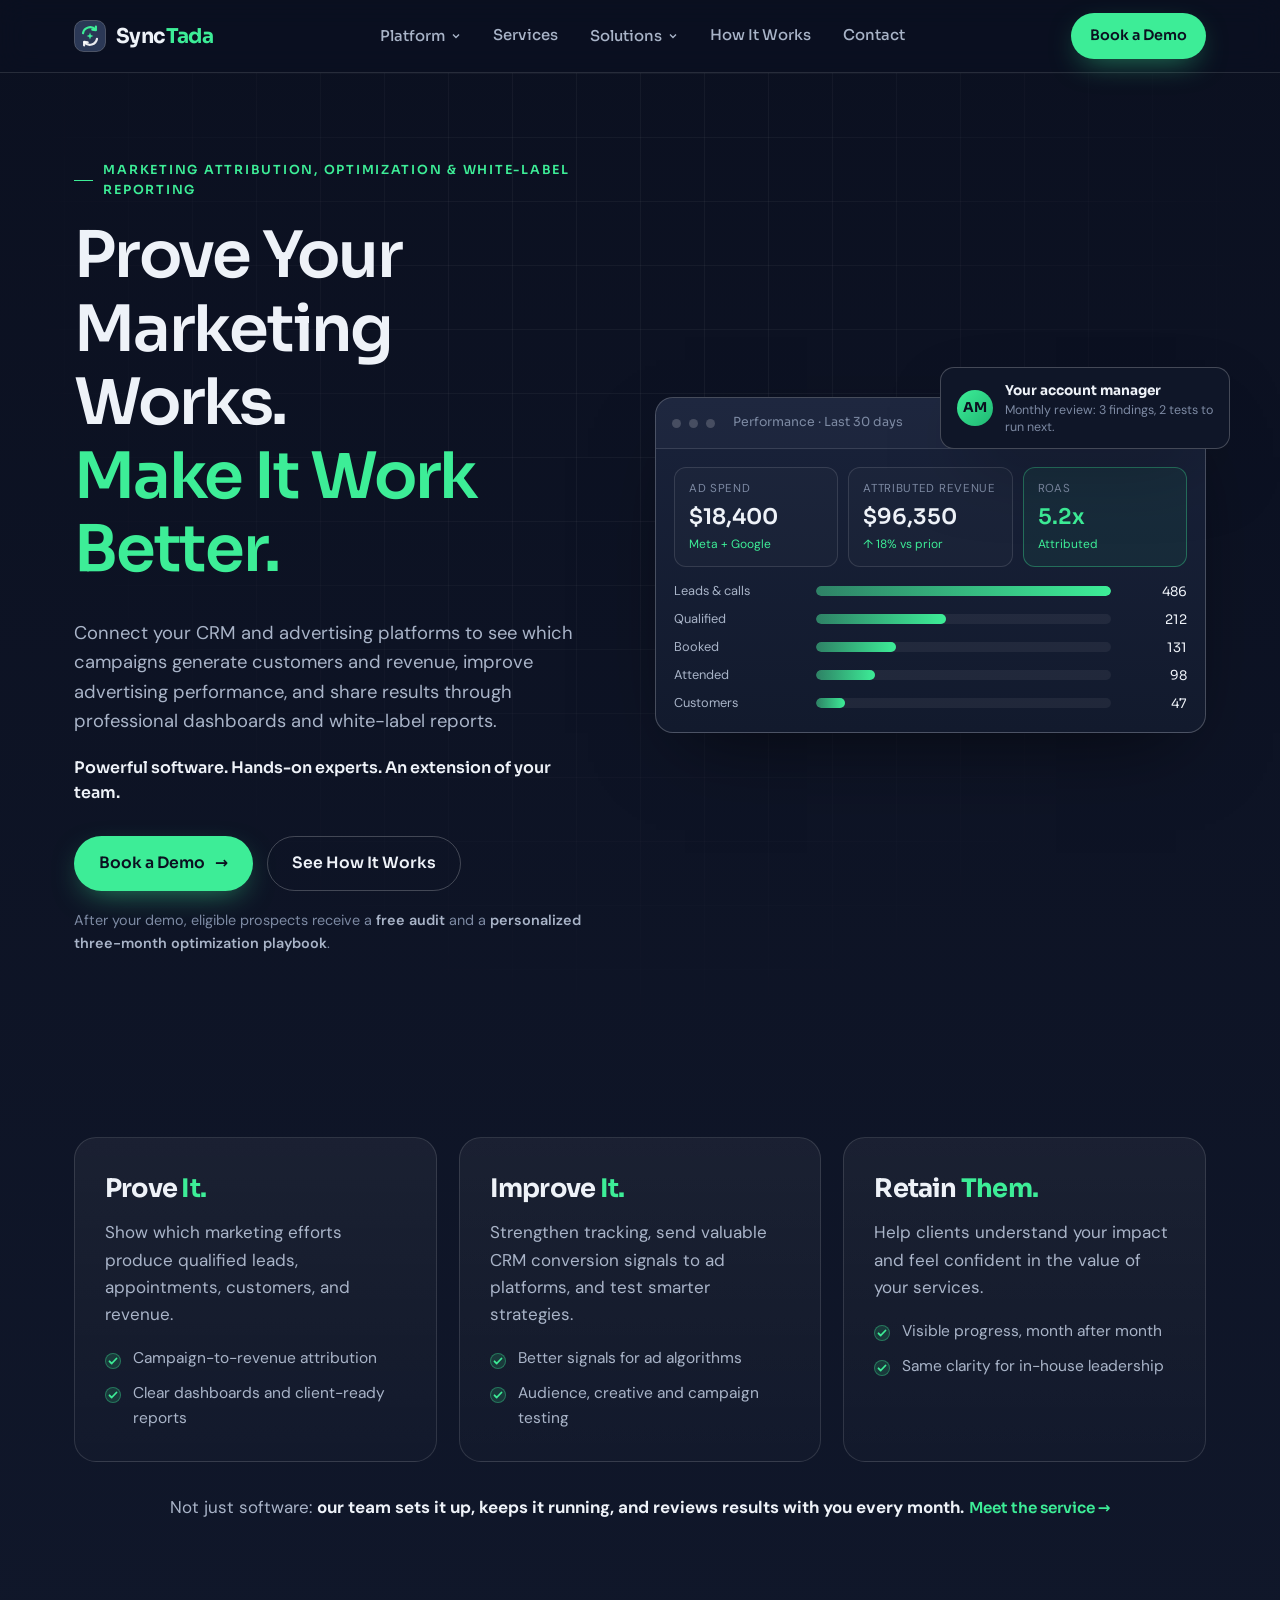
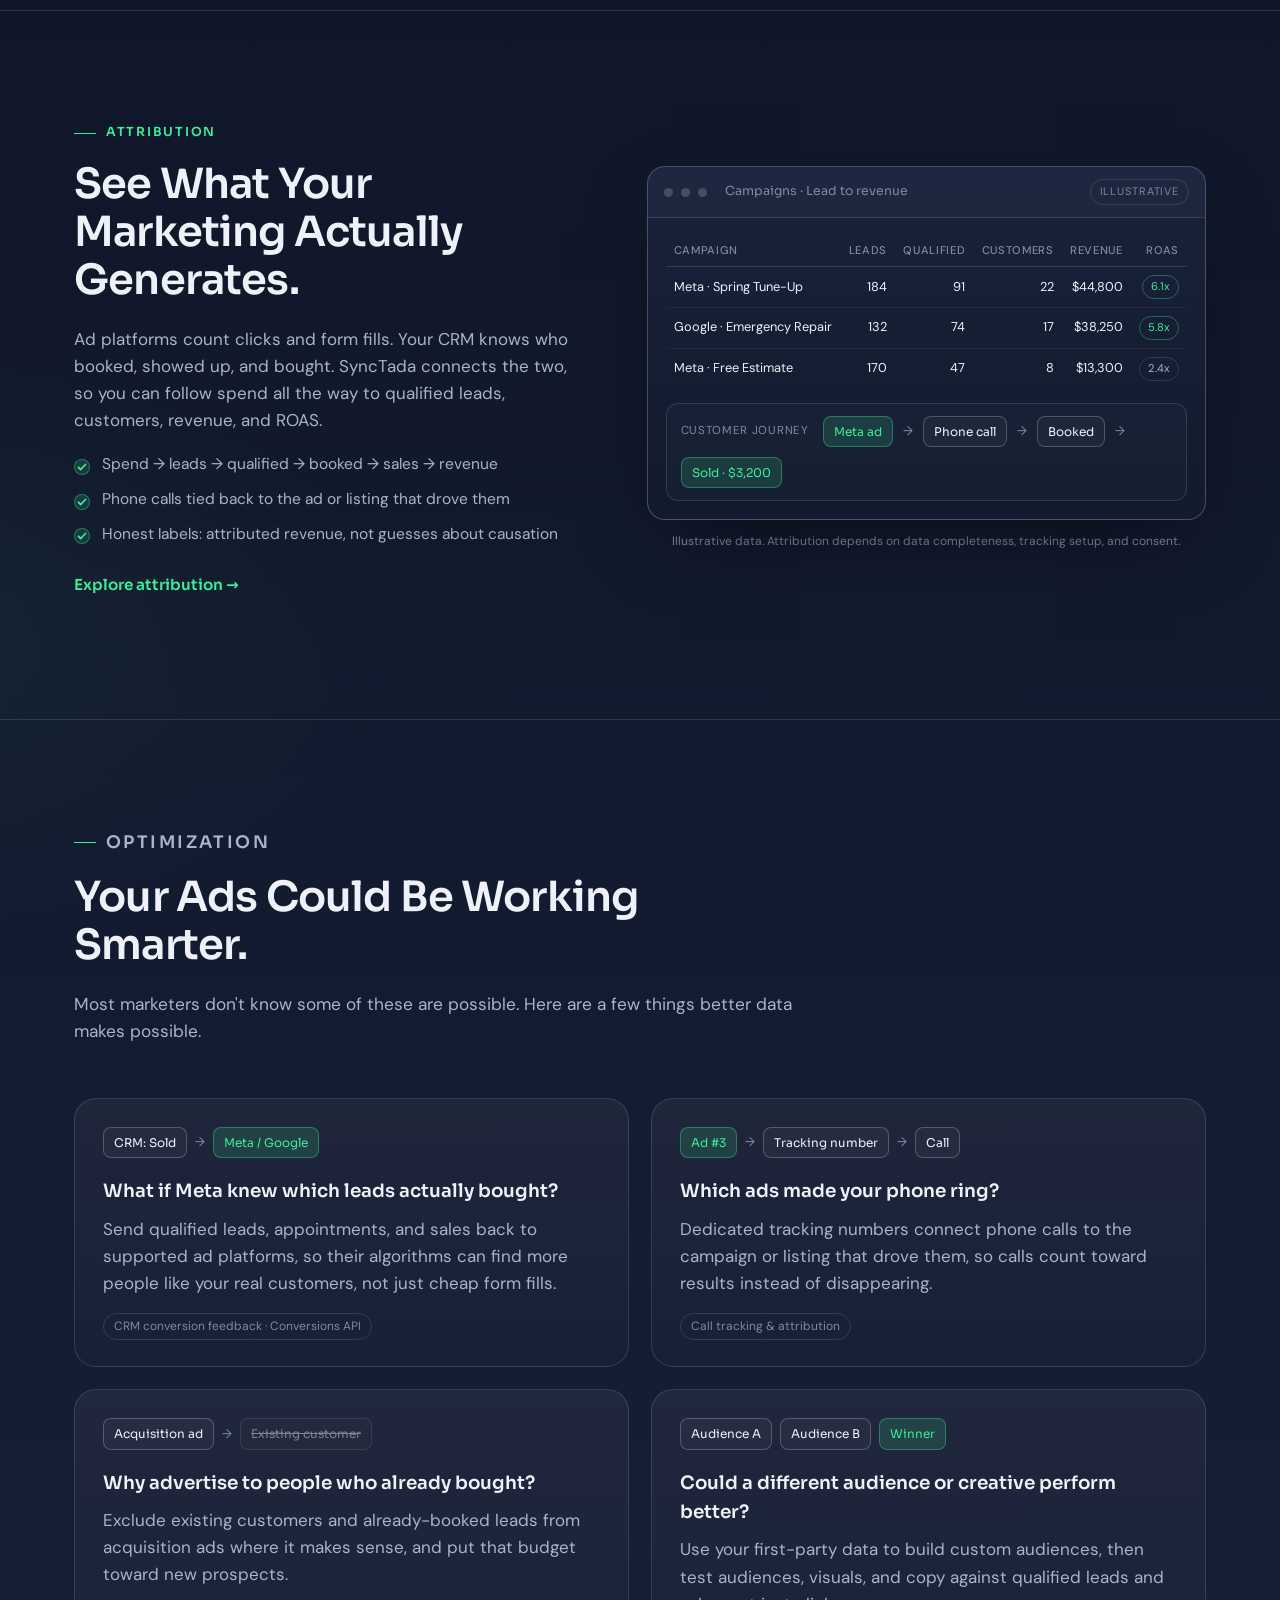
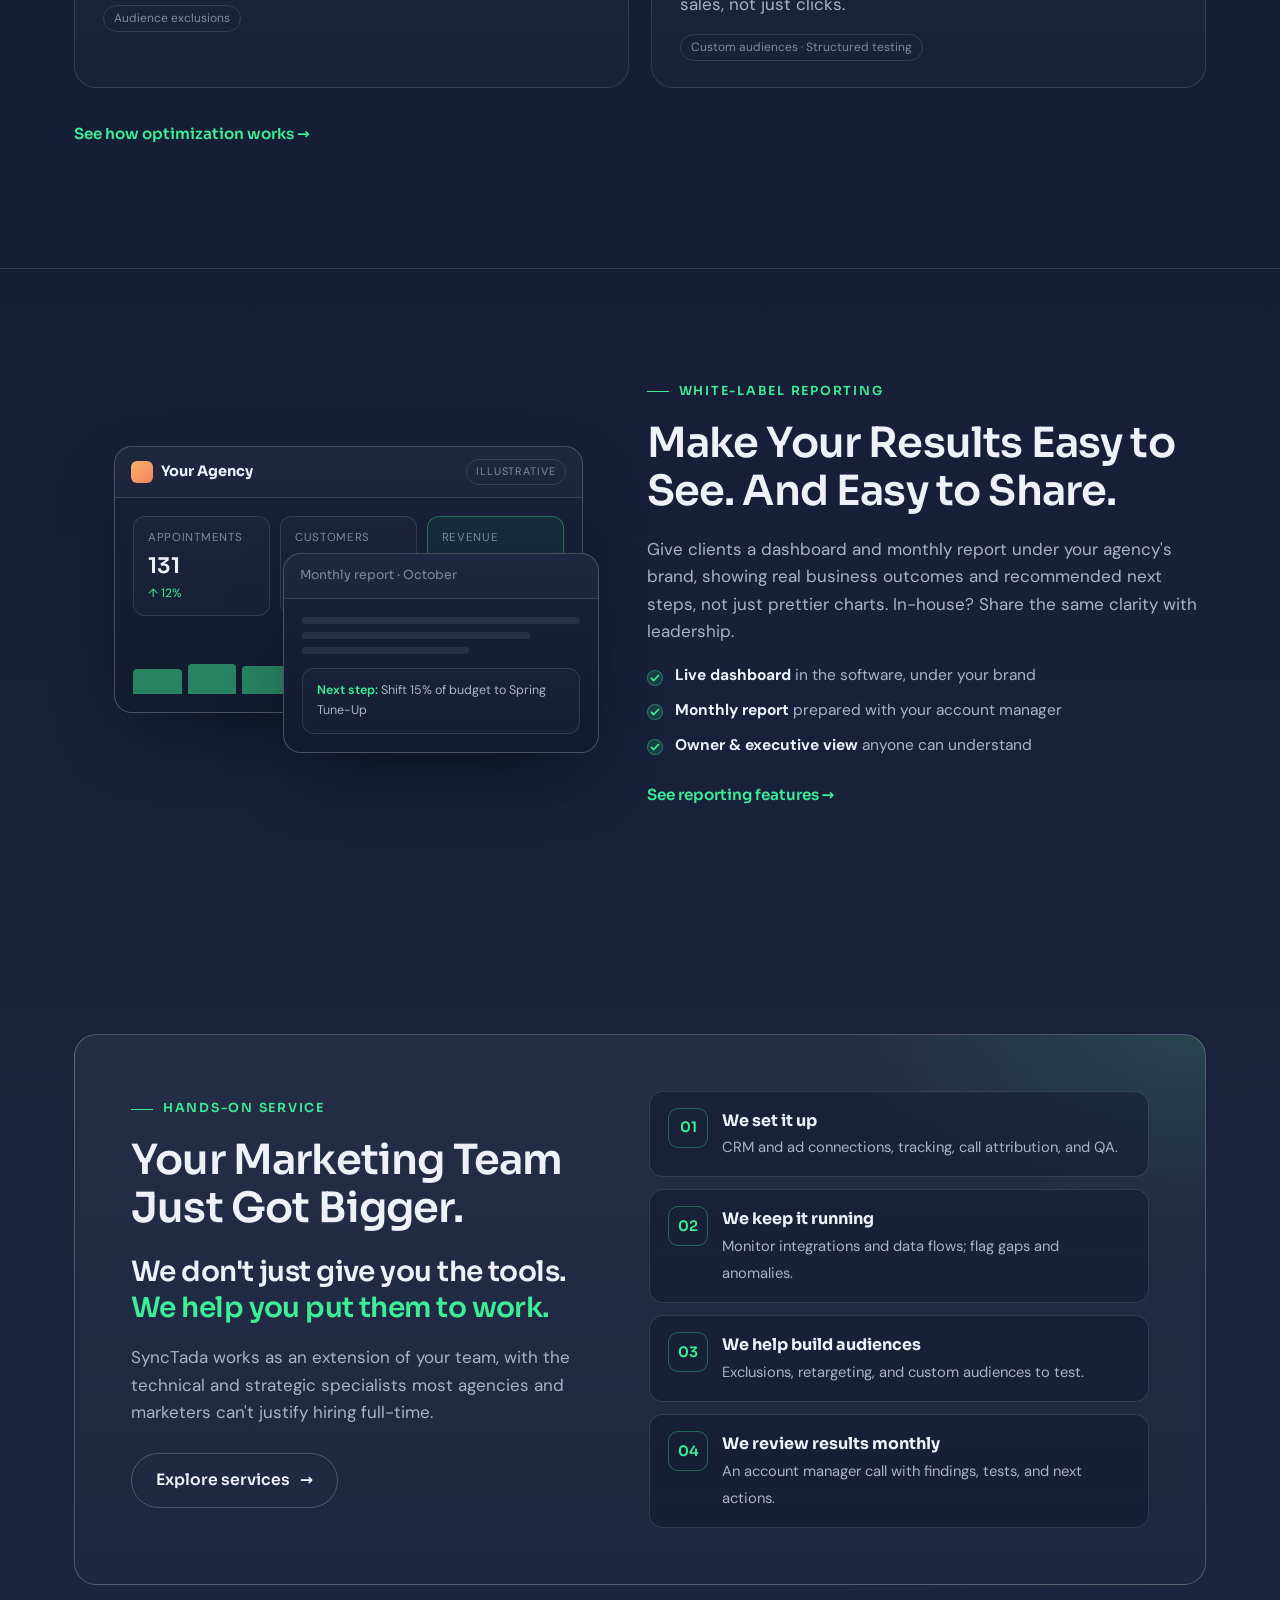
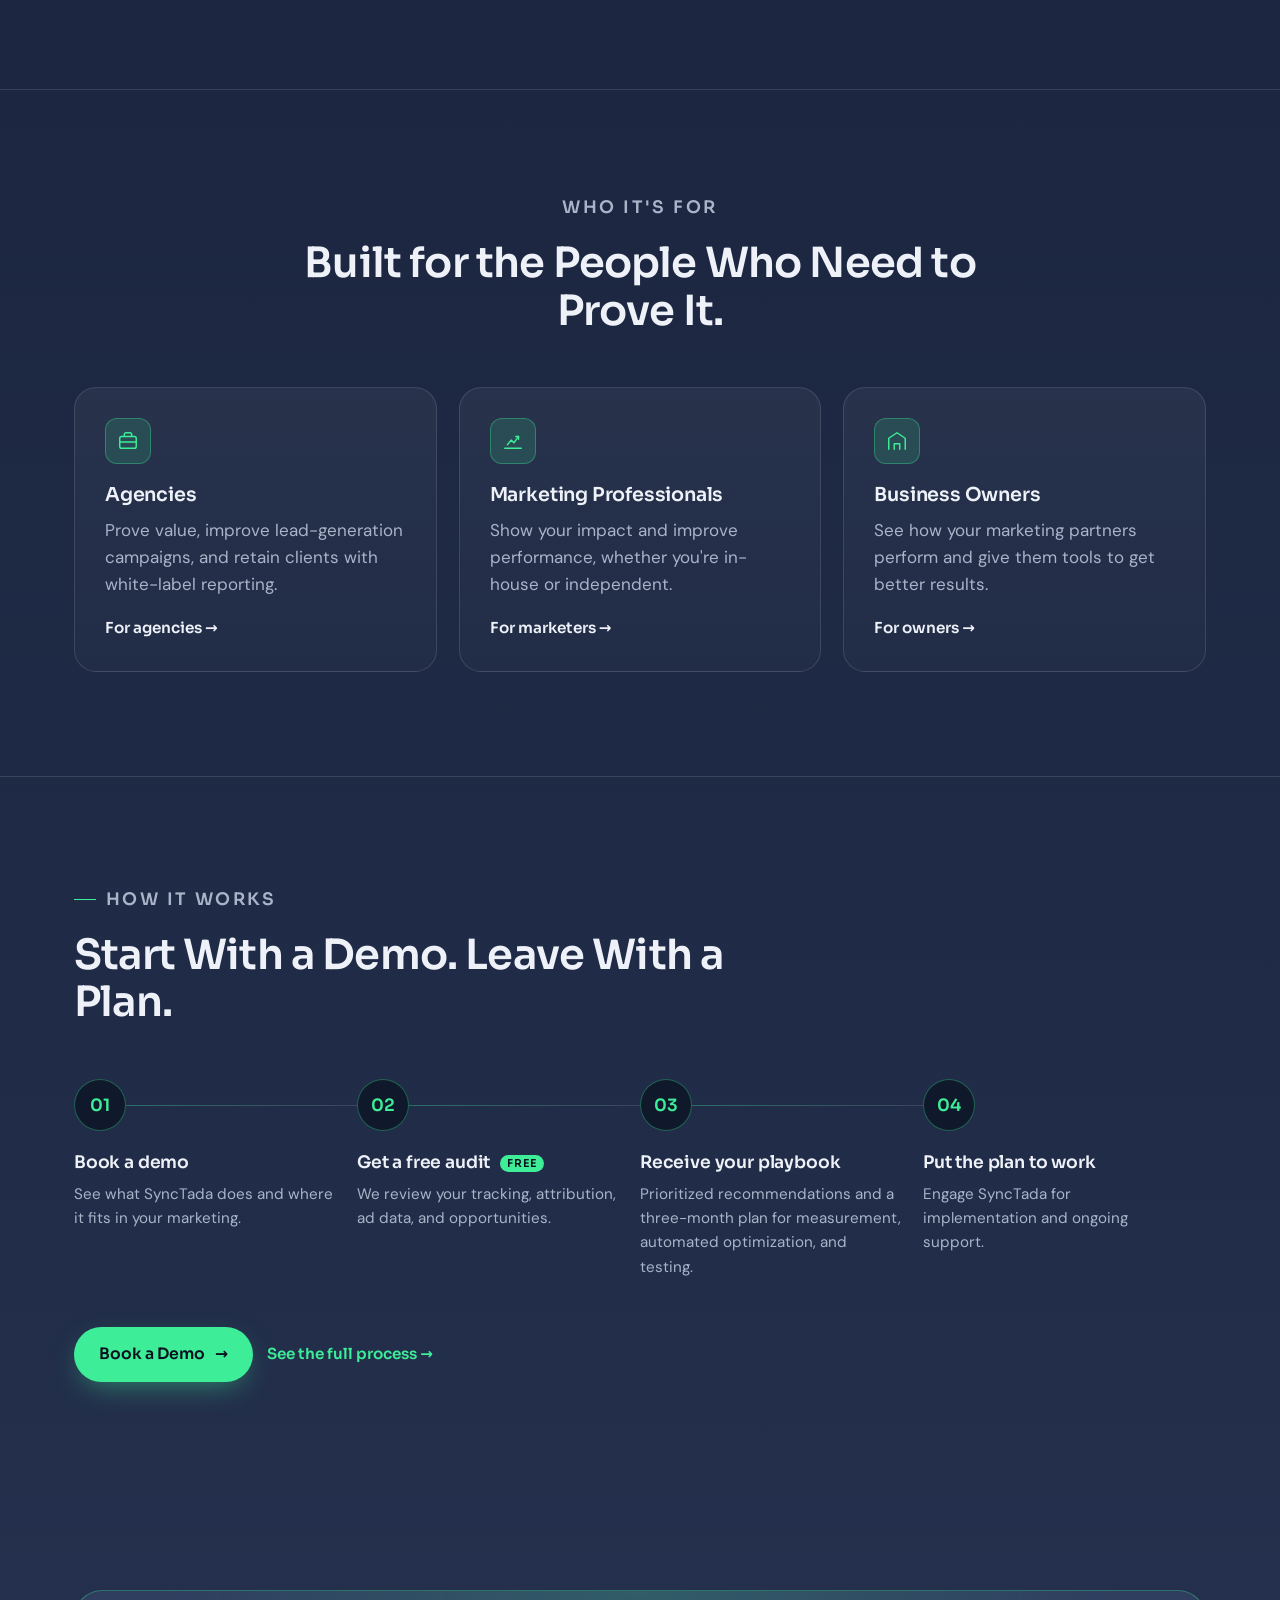
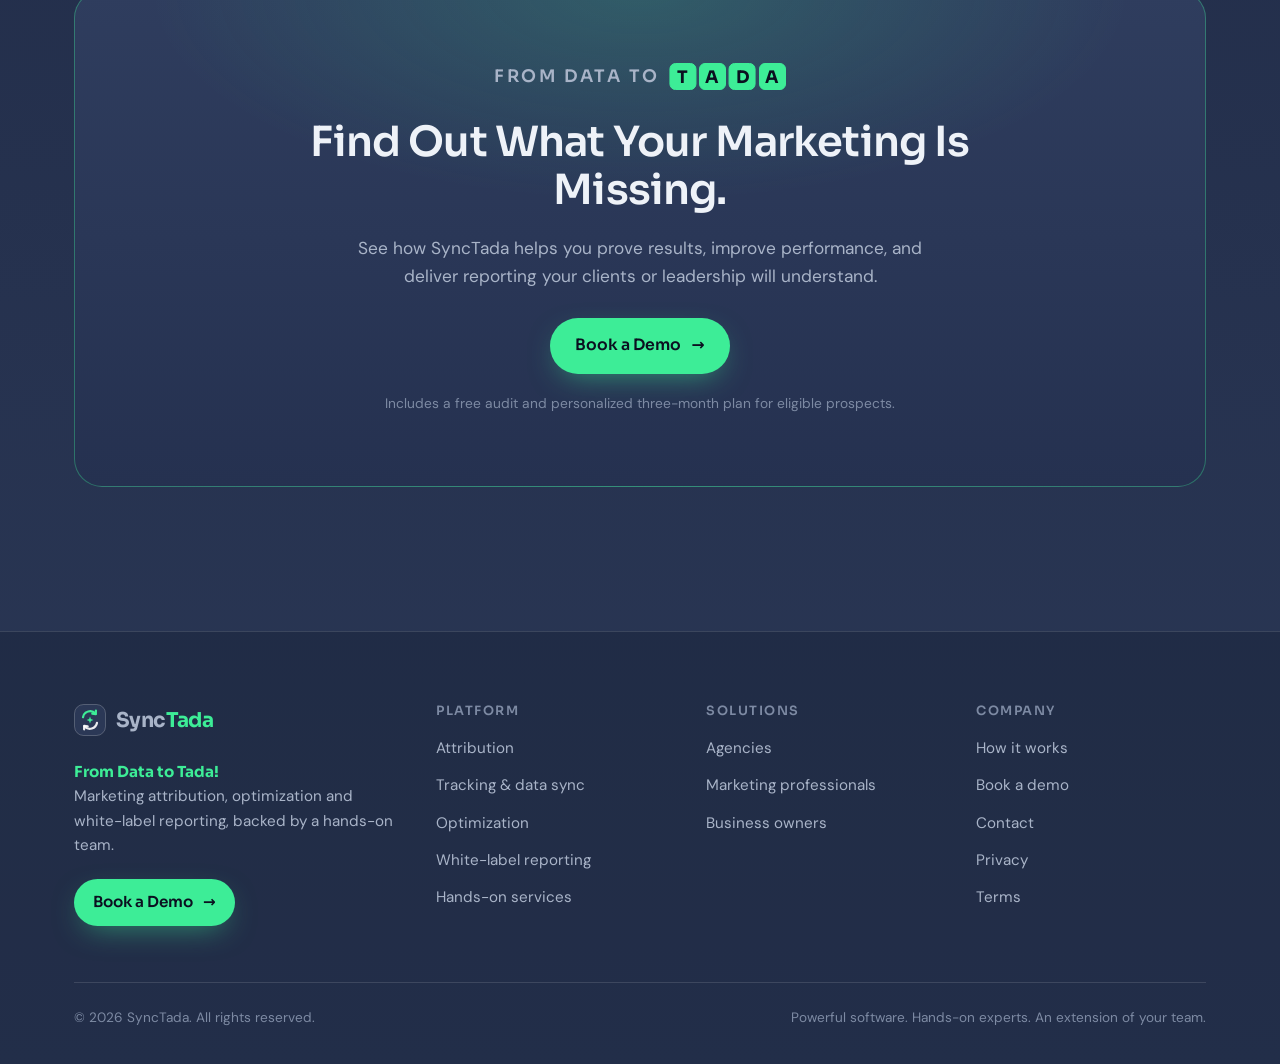
==== index.html @ cff49d92 "Initial SyncTada marketing site Homepage, platform, services, three solutions pages, how it works, b" ====
<!DOCTYPE html>
<html lang="en" class="no-js">
<head>
  <meta charset="utf-8">
  <meta name="viewport" content="width=device-width, initial-scale=1">
  <title>SyncTada | Prove Your Marketing Works. Make It Work Better.</title>
  <meta name="description" content="SyncTada connects your CRM and ad platforms to show which campaigns generate customers and revenue, improve ad performance, and share results through white-label reports. Software plus a hands-on team.">
  <link rel="canonical" href="https://synctada.com/">
  <meta property="og:title" content="SyncTada | From Data to Tada!">
  <meta property="og:description" content="Prove your marketing works. Make it work better. Attribution, optimization and white-label reporting, backed by a hands-on team.">
  <meta property="og:url" content="https://synctada.com/">
  <meta property="og:type" content="website">
  <meta name="theme-color" content="#0B1020">
  <link rel="icon" href="/assets/img/favicon.svg" type="image/svg+xml">
  <link rel="preconnect" href="https://fonts.googleapis.com">
  <link rel="preconnect" href="https://fonts.gstatic.com" crossorigin>
  <link href="https://fonts.googleapis.com/css2?family=DM+Sans:opsz,wght@9..40,400;9..40,500;9..40,600&family=Sora:wght@500;600;700&display=swap" rel="stylesheet">
  <link rel="stylesheet" href="/assets/css/styles.css">
</head>
<body data-section="home">
  <header id="site-header" class="site-header"></header>

  <main id="main">

    <!-- 1. HERO -->
    <section class="hero">
      <div class="container hero-grid">
        <div>
          <p class="eyebrow">Marketing Attribution, Optimization &amp; White-Label Reporting</p>
          <h1>Prove Your Marketing Works. <span class="line-mint">Make It Work Better.</span></h1>
          <p class="hero-lede">Connect your CRM and advertising platforms to see which campaigns generate customers and revenue, improve advertising performance, and share results through professional dashboards and white-label reports.</p>
          <p class="hero-diff">Powerful software. Hands-on experts. An extension of your team.</p>
          <div class="btn-row">
            <a class="btn btn-primary" href="/book-demo/">Book a Demo <span class="arrow" aria-hidden="true">&rarr;</span></a>
            <a class="btn btn-ghost" href="/how-it-works/">See How It Works</a>
          </div>
          <p class="hero-note">After your demo, eligible prospects receive a <strong>free audit</strong> and a <strong>personalized three-month optimization playbook</strong>.</p>
        </div>

        <div class="hero-visual reveal">
          <div class="mock" role="img" aria-label="Illustrative SyncTada dashboard showing ad spend, attributed revenue, ROAS and a lead-to-sale funnel">
            <div class="mock-bar">
              <span class="mock-dot"></span><span class="mock-dot"></span><span class="mock-dot"></span>
              <span class="mock-title">Performance · Last 30 days</span>
              <span class="mock-tag">Illustrative</span>
            </div>
            <div class="mock-body">
              <div class="kpis">
                <div class="kpi"><div class="label">Ad spend</div><div class="value">$18,400</div><div class="delta">Meta + Google</div></div>
                <div class="kpi"><div class="label">Attributed revenue</div><div class="value">$96,350</div><div class="delta">&uarr; 18% vs prior</div></div>
                <div class="kpi hl"><div class="label">ROAS</div><div class="value">5.2x</div><div class="delta">Attributed</div></div>
              </div>
              <div class="funnel">
                <div class="funnel-row"><span class="f-label">Leads &amp; calls</span><div class="f-track"><div class="f-fill" data-w="100"></div></div><span class="f-num">486</span></div>
                <div class="funnel-row"><span class="f-label">Qualified</span><div class="f-track"><div class="f-fill" data-w="44"></div></div><span class="f-num">212</span></div>
                <div class="funnel-row"><span class="f-label">Booked</span><div class="f-track"><div class="f-fill" data-w="27"></div></div><span class="f-num">131</span></div>
                <div class="funnel-row"><span class="f-label">Attended</span><div class="f-track"><div class="f-fill" data-w="20"></div></div><span class="f-num">98</span></div>
                <div class="funnel-row"><span class="f-label">Customers</span><div class="f-track"><div class="f-fill" data-w="10"></div></div><span class="f-num">47</span></div>
              </div>
            </div>
          </div>
          <div class="service-chip">
            <div class="avatar" aria-hidden="true">AM</div>
            <div><strong>Your account manager</strong><span>Monthly review: 3 findings, 2 tests to run next.</span></div>
          </div>
        </div>
      </div>
    </section>

    <!-- 2. PROVE / IMPROVE / RETAIN -->
    <section class="section section--tight">
      <div class="container">
        <div class="grid grid-3">
          <article class="card benefit-card reveal">
            <div class="kicker">Prove <span>It.</span></div>
            <p>Show which marketing efforts produce qualified leads, appointments, customers, and revenue.</p>
            <ul class="ticks">
              <li>Campaign-to-revenue attribution</li>
              <li>Clear dashboards and client-ready reports</li>
            </ul>
          </article>
          <article class="card benefit-card reveal">
            <div class="kicker">Improve <span>It.</span></div>
            <p>Strengthen tracking, send valuable CRM conversion signals to ad platforms, and test smarter strategies.</p>
            <ul class="ticks">
              <li>Better signals for ad algorithms</li>
              <li>Audience, creative and campaign testing</li>
            </ul>
          </article>
          <article class="card benefit-card reveal">
            <div class="kicker">Retain <span>Them.</span></div>
            <p>Help clients understand your impact and feel confident in the value of your services.</p>
            <ul class="ticks">
              <li>Visible progress, month after month</li>
              <li>Same clarity for in-house leadership</li>
            </ul>
          </article>
        </div>
        <p class="center muted" style="margin-top:32px">Not just software: <strong style="color:var(--text)">our team sets it up, keeps it running, and reviews results with you every month.</strong> <a class="text-link" href="/services/">Meet the service &rarr;</a></p>
      </div>
    </section>

    <!-- 3. SEE WHAT DRIVES REVENUE -->
    <section class="section section--line">
      <div class="container split">
        <div>
          <p class="eyebrow">Attribution</p>
          <h2>See What Your Marketing Actually Generates.</h2>
          <p class="muted">Ad platforms count clicks and form fills. Your CRM knows who booked, showed up, and bought. SyncTada connects the two, so you can follow spend all the way to qualified leads, customers, revenue, and ROAS.</p>
          <ul class="ticks">
            <li>Spend &rarr; leads &rarr; qualified &rarr; booked &rarr; sales &rarr; revenue</li>
            <li>Phone calls tied back to the ad or listing that drove them</li>
            <li>Honest labels: attributed revenue, not guesses about causation</li>
          </ul>
          <p style="margin-top:24px"><a class="text-link" href="/platform/#attribution">Explore attribution &rarr;</a></p>
        </div>
        <div class="reveal">
          <div class="mock" role="img" aria-label="Illustrative campaign table comparing leads, qualified leads, customers, revenue and ROAS by campaign">
            <div class="mock-bar">
              <span class="mock-dot"></span><span class="mock-dot"></span><span class="mock-dot"></span>
              <span class="mock-title">Campaigns · Lead to revenue</span>
              <span class="mock-tag">Illustrative</span>
            </div>
            <div class="mock-body">
              <table class="mock-table">
                <thead><tr><th>Campaign</th><th class="hide-sm">Leads</th><th class="hide-sm">Qualified</th><th>Customers</th><th>Revenue</th><th>ROAS</th></tr></thead>
                <tbody>
                  <tr><td>Meta · Spring Tune-Up</td><td class="hide-sm">184</td><td class="hide-sm">91</td><td>22</td><td>$44,800</td><td><span class="pill good">6.1x</span></td></tr>
                  <tr><td>Google · Emergency Repair</td><td class="hide-sm">132</td><td class="hide-sm">74</td><td>17</td><td>$38,250</td><td><span class="pill good">5.8x</span></td></tr>
                  <tr><td>Meta · Free Estimate</td><td class="hide-sm">170</td><td class="hide-sm">47</td><td>8</td><td>$13,300</td><td><span class="pill">2.4x</span></td></tr>
                </tbody>
              </table>
              <div class="kpi" style="display:flex;gap:10px;align-items:center;flex-wrap:wrap">
                <span class="label" style="margin-right:4px">Customer journey</span>
                <span class="node on">Meta ad</span><span class="link-arrow">&rarr;</span>
                <span class="node">Phone call</span><span class="link-arrow">&rarr;</span>
                <span class="node">Booked</span><span class="link-arrow">&rarr;</span>
                <span class="node on">Sold · $3,200</span>
              </div>
            </div>
          </div>
          <p class="illustrative">Illustrative data. Attribution depends on data completeness, tracking setup, and consent.</p>
        </div>
      </div>
    </section>

    <!-- 4. MAKE ADS WORK SMARTER -->
    <section class="section section--line">
      <div class="container">
        <div class="section-head">
          <p class="eyebrow">Optimization</p>
          <h2>Your Ads Could Be Working Smarter.</h2>
          <p>Most marketers don't know some of these are possible. Here are a few things better data makes possible.</p>
        </div>
        <div class="dyk">
          <article class="card reveal">
            <div class="dyk-viz"><span class="node">CRM: Sold</span><span class="link-arrow">&rarr;</span><span class="node on">Meta / Google</span></div>
            <div class="dyk-q">What if Meta knew which leads actually bought?</div>
            <p>Send qualified leads, appointments, and sales back to supported ad platforms, so their algorithms can find more people like your real customers, not just cheap form fills.</p>
            <span class="dyk-tag">CRM conversion feedback · Conversions API</span>
          </article>
          <article class="card reveal">
            <div class="dyk-viz"><span class="node on">Ad #3</span><span class="link-arrow">&rarr;</span><span class="node">Tracking number</span><span class="link-arrow">&rarr;</span><span class="node">Call</span></div>
            <div class="dyk-q">Which ads made your phone ring?</div>
            <p>Dedicated tracking numbers connect phone calls to the campaign or listing that drove them, so calls count toward results instead of disappearing.</p>
            <span class="dyk-tag">Call tracking &amp; attribution</span>
          </article>
          <article class="card reveal">
            <div class="dyk-viz"><span class="node">Acquisition ad</span><span class="link-arrow">&rarr;</span><span class="node off">Existing customer</span></div>
            <div class="dyk-q">Why advertise to people who already bought?</div>
            <p>Exclude existing customers and already-booked leads from acquisition ads where it makes sense, and put that budget toward new prospects.</p>
            <span class="dyk-tag">Audience exclusions</span>
          </article>
          <article class="card reveal">
            <div class="dyk-viz"><span class="node">Audience A</span><span class="node">Audience B</span><span class="node on">Winner</span></div>
            <div class="dyk-q">Could a different audience or creative perform better?</div>
            <p>Use your first-party data to build custom audiences, then test audiences, visuals, and copy against qualified leads and sales, not just clicks.</p>
            <span class="dyk-tag">Custom audiences · Structured testing</span>
          </article>
        </div>
        <p style="margin-top:32px"><a class="text-link" href="/platform/#optimization">See how optimization works &rarr;</a></p>
      </div>
    </section>

    <!-- 5. WHITE-LABEL REPORTING -->
    <section class="section section--line">
      <div class="container split split--rev">
        <div>
          <p class="eyebrow">White-label reporting</p>
          <h2>Make Your Results Easy to See. And Easy to Share.</h2>
          <p class="muted">Give clients a dashboard and monthly report under your agency's brand, showing real business outcomes and recommended next steps, not just prettier charts. In-house? Share the same clarity with leadership.</p>
          <ul class="ticks">
            <li><strong style="color:var(--text)">Live dashboard</strong> in the software, under your brand</li>
            <li><strong style="color:var(--text)">Monthly report</strong> prepared with your account manager</li>
            <li><strong style="color:var(--text)">Owner &amp; executive view</strong> anyone can understand</li>
          </ul>
          <p style="margin-top:24px"><a class="text-link" href="/platform/#reporting">See reporting features &rarr;</a></p>
        </div>
        <div class="wl-stack reveal">
          <div class="mock" role="img" aria-label="Illustrative agency-branded client dashboard">
            <div class="mock-bar">
              <div class="wl-brand"><span class="wl-logo"></span>Your Agency</div>
              <span class="mock-tag">Illustrative</span>
            </div>
            <div class="mock-body">
              <div class="kpis">
                <div class="kpi"><div class="label">Appointments</div><div class="value">131</div><div class="delta">&uarr; 12%</div></div>
                <div class="kpi"><div class="label">Customers</div><div class="value">47</div><div class="delta">&uarr; 9%</div></div>
                <div class="kpi hl"><div class="label">Revenue</div><div class="value">$96k</div><div class="delta">Attributed</div></div>
              </div>
              <div class="report-bars" aria-hidden="true"><b style="height:38%"></b><b style="height:46%"></b><b style="height:44%"></b><b style="height:58%"></b><b style="height:63%"></b><b style="height:71%"></b><b style="height:82%"></b><b style="height:94%"></b></div>
            </div>
          </div>
          <div class="mock" aria-hidden="true">
            <div class="mock-bar"><span class="mock-title" style="margin:0">Monthly report · October</span></div>
            <div class="mock-body">
              <div class="report-lines"><i></i><i class="mid"></i><i class="short"></i></div>
              <div class="kpi" style="font-size:.78rem"><span class="mint" style="font-weight:600">Next step:</span> <span class="muted">Shift 15% of budget to Spring Tune-Up</span></div>
            </div>
          </div>
        </div>
      </div>
    </section>

    <!-- 6. YOUR TEAM JUST GOT BIGGER -->
    <section class="section">
      <div class="container">
        <div class="team-panel reveal">
          <div class="split" style="align-items:start">
            <div>
              <p class="eyebrow">Hands-on service</p>
              <h2>Your Marketing Team Just Got Bigger.</h2>
              <p class="quote-line" style="margin:18px 0 18px">We don't just give you the tools. <span>We help you put them to work.</span></p>
              <p class="muted">SyncTada works as an extension of your team, with the technical and strategic specialists most agencies and marketers can't justify hiring full-time.</p>
              <a class="btn btn-ghost" href="/services/" style="margin-top:10px">Explore services <span class="arrow" aria-hidden="true">&rarr;</span></a>
            </div>
            <div class="workflow">
              <div class="wf-item"><span class="num">01</span><div><strong>We set it up</strong><span>CRM and ad connections, tracking, call attribution, and QA.</span></div></div>
              <div class="wf-item"><span class="num">02</span><div><strong>We keep it running</strong><span>Monitor integrations and data flows; flag gaps and anomalies.</span></div></div>
              <div class="wf-item"><span class="num">03</span><div><strong>We help build audiences</strong><span>Exclusions, retargeting, and custom audiences to test.</span></div></div>
              <div class="wf-item"><span class="num">04</span><div><strong>We review results monthly</strong><span>An account manager call with findings, tests, and next actions.</span></div></div>
            </div>
          </div>
        </div>
      </div>
    </section>

    <!-- 7. WHO IT'S FOR -->
    <section class="section section--line">
      <div class="container">
        <div class="section-head center center">
          <p class="eyebrow no-line">Who it's for</p>
          <h2>Built for the People Who Need to Prove It.</h2>
        </div>
        <div class="grid grid-3">
          <a class="card card-link reveal" href="/solutions/agencies/">
            <div class="icon"><svg viewBox="0 0 24 24" fill="none" stroke="currentColor" stroke-width="1.6" stroke-linecap="round" stroke-linejoin="round"><rect x="3" y="7" width="18" height="13" rx="2"/><path d="M8 7V5a2 2 0 0 1 2-2h4a2 2 0 0 1 2 2v2"/><path d="M3 13h18"/></svg></div>
            <h3>Agencies</h3>
            <p>Prove value, improve lead-generation campaigns, and retain clients with white-label reporting.</p>
            <span class="text-link">For agencies &rarr;</span>
          </a>
          <a class="card card-link reveal" href="/solutions/marketers/">
            <div class="icon"><svg viewBox="0 0 24 24" fill="none" stroke="currentColor" stroke-width="1.6" stroke-linecap="round" stroke-linejoin="round"><path d="M3 20h18"/><path d="M6 16l4-5 3 3 5-7"/><path d="M15 7h3v3"/></svg></div>
            <h3>Marketing Professionals</h3>
            <p>Show your impact and improve performance, whether you're in-house or independent.</p>
            <span class="text-link">For marketers &rarr;</span>
          </a>
          <a class="card card-link reveal" href="/solutions/business-owners/">
            <div class="icon"><svg viewBox="0 0 24 24" fill="none" stroke="currentColor" stroke-width="1.6" stroke-linecap="round" stroke-linejoin="round"><path d="M3 21V9l9-6 9 6v12"/><path d="M9 21v-6h6v6"/></svg></div>
            <h3>Business Owners</h3>
            <p>See how your marketing partners perform and give them tools to get better results.</p>
            <span class="text-link">For owners &rarr;</span>
          </a>
        </div>
      </div>
    </section>

    <!-- 8. DEMO -> AUDIT -> PLAYBOOK -->
    <section class="section section--line">
      <div class="container">
        <div class="section-head">
          <p class="eyebrow">How it works</p>
          <h2>Start With a Demo. Leave With a Plan.</h2>
        </div>
        <div class="steps">
          <div class="step reveal"><h3>Book a demo</h3><p>See what SyncTada does and where it fits in your marketing.</p></div>
          <div class="step reveal"><h3>Get a free audit <span class="free">Free</span></h3><p>We review your tracking, attribution, ad data, and opportunities.</p></div>
          <div class="step reveal"><h3>Receive your playbook</h3><p>Prioritized recommendations and a three-month plan for measurement, automated optimization, and testing.</p></div>
          <div class="step reveal"><h3>Put the plan to work</h3><p>Engage SyncTada for implementation and ongoing support.</p></div>
        </div>
        <div class="btn-row" style="margin-top:48px">
          <a class="btn btn-primary" href="/book-demo/">Book a Demo <span class="arrow" aria-hidden="true">&rarr;</span></a>
          <a class="text-link" href="/how-it-works/">See the full process &rarr;</a>
        </div>
      </div>
    </section>

    <!-- 9. FINAL CTA -->
    <section class="section">
      <div class="container">
        <div class="cta-band reveal">
          <p class="eyebrow no-line" style="justify-content:center">From Data to <span class="datatada" aria-label="Tada"><span class="tile">D</span><span class="tile">A</span><span class="tile">T</span><span class="tile">A</span></span></p>
          <h2>Find Out What Your Marketing Is Missing.</h2>
          <p>See how SyncTada helps you prove results, improve performance, and deliver reporting your clients or leadership will understand.</p>
          <div class="btn-row"><a class="btn btn-primary" href="/book-demo/">Book a Demo <span class="arrow" aria-hidden="true">&rarr;</span></a></div>
          <p class="fine">Includes a free audit and personalized three-month plan for eligible prospects.</p>
        </div>
      </div>
    </section>
  </main>

  <footer id="site-footer" class="site-footer"></footer>
  <script src="/assets/js/main.js"></script>
</body>
</html>
---- assets/css/styles.css ----
/* ==========================================================================
   SyncTada — From Data to Tada!
   Design system: dark navy -> lighter gradient, mint accent, thin white lines
   ========================================================================== */

:root {
  --mint: #3DED97;
  --mint-soft: rgba(61, 237, 151, 0.14);
  --mint-line: rgba(61, 237, 151, 0.35);
  --navy: #2B3856;
  --navy-2: #222D47;
  --navy-deep: #151C2E;
  --ink: #0B1020;
  --text: #EEF2F8;
  --muted: #A9B4C8;
  --faint: #7D8AA3;
  --line: rgba(255, 255, 255, 0.12);
  --line-strong: rgba(255, 255, 255, 0.22);
  --glass: rgba(255, 255, 255, 0.035);
  --glass-2: rgba(255, 255, 255, 0.06);
  --radius: 14px;
  --radius-lg: 22px;
  --max: 1180px;
  --font-head: "Sora", system-ui, sans-serif;
  --font-body: "DM Sans", system-ui, sans-serif;
  --shadow: 0 30px 80px -30px rgba(0, 0, 0, 0.6);
}

*,
*::before,
*::after { box-sizing: border-box; }

html { scroll-behavior: smooth; -webkit-text-size-adjust: 100%; }

body {
  margin: 0;
  font-family: var(--font-body);
  font-size: 17px;
  line-height: 1.6;
  color: var(--text);
  background-color: var(--ink);
  /* Dark at the top, easing to lighter navy as you scroll */
  background-image:
    radial-gradient(1200px 600px at 85% -10%, rgba(61, 237, 151, 0.10), transparent 60%),
    radial-gradient(900px 500px at -10% 30%, rgba(61, 237, 151, 0.05), transparent 60%),
    linear-gradient(180deg, #0B1020 0%, #10172A 22%, #172038 50%, #202B47 78%, #2B3856 100%);
  background-repeat: no-repeat;
  min-height: 100vh;
  -webkit-font-smoothing: antialiased;
}

img, svg { max-width: 100%; display: block; }

a { color: var(--mint); text-decoration: none; }
a:hover { text-decoration: underline; text-underline-offset: 3px; }

h1, h2, h3, h4 {
  font-family: var(--font-head);
  line-height: 1.15;
  letter-spacing: -0.02em;
  margin: 0 0 0.5em;
  font-weight: 600;
}
h1 { font-size: clamp(2.3rem, 5.2vw, 4rem); letter-spacing: -0.035em; }
h2 { font-size: clamp(1.8rem, 3.4vw, 2.6rem); }
h3 { font-size: 1.2rem; letter-spacing: -0.01em; }
p { margin: 0 0 1em; }

.mint { color: var(--mint); }
.muted { color: var(--muted); }
.small { font-size: 0.88rem; }
.center { text-align: center; }

:focus-visible { outline: 2px solid var(--mint); outline-offset: 3px; border-radius: 6px; }

.skip-link {
  position: absolute; left: -999px; top: 8px; z-index: 200;
  background: var(--mint); color: var(--ink); padding: 8px 14px; border-radius: 8px; font-weight: 600;
}
.skip-link:focus { left: 8px; }

/* ---------- Layout ---------- */
.container { width: 100%; max-width: var(--max); margin: 0 auto; padding: 0 24px; }
.section { padding: 104px 0; position: relative; }
.section--tight { padding: 72px 0; }
.section--line { border-top: 1px solid var(--line); }
.section-head { max-width: 720px; margin-bottom: 52px; }
.section-head.center { margin-left: auto; margin-right: auto; }
.section-head p { color: var(--muted); font-size: 1.08rem; }

.eyebrow {
  display: inline-flex; align-items: center; gap: 10px;
  font-family: var(--font-head);
  font-size: 0.78rem; font-weight: 600; letter-spacing: 0.14em; text-transform: uppercase;
  color: var(--mint); margin-bottom: 18px;
}
.eyebrow::before { content: ""; width: 22px; height: 1px; background: var(--mint); }
.center .eyebrow::before, .eyebrow.no-line::before { display: none; }

.grid { display: grid; gap: 22px; }
.grid-2 { grid-template-columns: repeat(2, 1fr); }
.grid-3 { grid-template-columns: repeat(3, 1fr); }
.grid-4 { grid-template-columns: repeat(4, 1fr); }
.split { display: grid; grid-template-columns: 1fr 1.1fr; gap: 64px; align-items: center; }
.split--rev > :first-child { order: 2; }
.split > *, .hero-grid > *, .grid > *, .pillar > * { min-width: 0; }

/* ---------- Buttons ---------- */
.btn {
  display: inline-flex; align-items: center; justify-content: center; gap: 10px;
  font-family: var(--font-head); font-weight: 600; font-size: 0.98rem;
  padding: 14px 24px; border-radius: 999px; border: 1px solid transparent;
  cursor: pointer; transition: transform .15s ease, background .2s ease, border-color .2s ease, box-shadow .2s ease;
  text-decoration: none !important; white-space: nowrap;
}
.btn-primary { background: var(--mint); color: var(--ink); box-shadow: 0 10px 30px -10px rgba(61, 237, 151, 0.55); }
.btn-primary:hover { transform: translateY(-1px); box-shadow: 0 14px 36px -10px rgba(61, 237, 151, 0.7); }
.btn-ghost { color: var(--text); border-color: var(--line-strong); background: transparent; }
.btn-ghost:hover { border-color: rgba(255, 255, 255, 0.5); background: var(--glass); }
.btn-sm { padding: 10px 18px; font-size: 0.9rem; }
.btn .arrow { transition: transform .2s ease; }
.btn:hover .arrow { transform: translateX(3px); }
.btn-row { display: flex; flex-wrap: wrap; gap: 14px; align-items: center; }

.text-link { font-weight: 600; font-family: var(--font-head); font-size: 0.95rem; display: inline-flex; gap: 6px; align-items: center; }

/* ---------- Header ---------- */
.site-header {
  position: sticky; top: 0; z-index: 100;
  backdrop-filter: blur(14px); -webkit-backdrop-filter: blur(14px);
  background: rgba(11, 16, 32, 0.72);
  border-bottom: 1px solid var(--line);
}
.nav { display: flex; align-items: center; justify-content: space-between; height: 72px; gap: 24px; }
.brand { display: inline-flex; align-items: center; gap: 10px; color: var(--text); text-decoration: none !important; }
.brand-mark { width: 32px; height: 32px; flex: none; }
.brand-word { font-family: var(--font-head); font-weight: 700; font-size: 1.28rem; letter-spacing: -0.03em; }
.brand-word span { color: var(--mint); }

.nav-links { display: flex; align-items: center; gap: 4px; list-style: none; margin: 0; padding: 0; }
.nav-links > li { position: relative; }
.nav-links > li > a, .nav-links > li > button {
  display: inline-flex; align-items: center; gap: 6px;
  color: var(--muted); font-family: var(--font-head); font-size: 0.93rem; font-weight: 500;
  padding: 10px 14px; border-radius: 10px; background: none; border: 0; cursor: pointer;
}
.nav-links > li > a:hover, .nav-links > li > button:hover,
.nav-links > li > a[aria-current="page"], .nav-links > li.is-active > button { color: var(--text); text-decoration: none; }
.nav-links > li > a[aria-current="page"], .nav-links > li.is-active > button { box-shadow: inset 0 -1px 0 var(--mint); border-radius: 0; }
.caret { width: 10px; height: 10px; transition: transform .2s; }

.dropdown {
  position: absolute; top: calc(100% + 8px); left: -8px; min-width: 280px;
  background: #121A2D; border: 1px solid var(--line-strong); border-radius: var(--radius);
  padding: 8px; box-shadow: var(--shadow);
  opacity: 0; visibility: hidden; transform: translateY(-4px); transition: all .18s ease;
}
.has-dropdown:hover .dropdown, .has-dropdown:focus-within .dropdown, .has-dropdown.open .dropdown { opacity: 1; visibility: visible; transform: none; }
.has-dropdown:hover .caret, .has-dropdown.open .caret { transform: rotate(180deg); }
.dropdown a { display: block; padding: 10px 12px; border-radius: 10px; color: var(--text); text-decoration: none; }
.dropdown a:hover { background: var(--glass-2); }
.dropdown a strong { display: block; font-family: var(--font-head); font-weight: 600; font-size: 0.93rem; }
.dropdown a span { display: block; color: var(--faint); font-size: 0.83rem; line-height: 1.4; }

.nav-cta { display: flex; align-items: center; gap: 10px; }
.menu-toggle { display: none; background: none; border: 1px solid var(--line-strong); color: var(--text); border-radius: 10px; width: 44px; height: 44px; cursor: pointer; }
.menu-toggle svg { margin: auto; }

/* ---------- Hero ---------- */
.hero { padding: 88px 0 96px; position: relative; overflow: hidden; }
.hero::before {
  /* faint grid */
  content: ""; position: absolute; inset: 0; pointer-events: none;
  background-image: linear-gradient(var(--line) 1px, transparent 1px), linear-gradient(90deg, var(--line) 1px, transparent 1px);
  background-size: 64px 64px; opacity: 0.35;
  mask-image: radial-gradient(ellipse at 50% 20%, #000 20%, transparent 70%);
  -webkit-mask-image: radial-gradient(ellipse at 50% 20%, #000 20%, transparent 70%);
}
.hero .container { position: relative; }
.hero-grid { display: grid; grid-template-columns: 1fr 1.05fr; gap: 56px; align-items: center; }
.hero h1 .line-mint { color: var(--mint); display: block; }
.hero-lede { font-size: 1.15rem; color: var(--muted); max-width: 560px; margin-bottom: 18px; }
.hero-diff { font-family: var(--font-head); font-weight: 600; font-size: 1rem; margin-bottom: 30px; color: var(--text); }
.hero-note { margin-top: 18px; font-size: 0.9rem; color: var(--faint); max-width: 520px; }
.hero-note strong { color: var(--muted); font-weight: 600; }

/* DATA -> TADA wordplay */
.datatada {
  display: inline-flex; gap: 3px; font-family: var(--font-head); font-weight: 700; letter-spacing: 0.02em;
  vertical-align: middle;
}
.datatada .tile {
  display: inline-grid; place-items: center; width: 1.55em; height: 1.55em; border-radius: 6px;
  border: 1px solid var(--line-strong); background: var(--glass); color: var(--text);
  transition: transform .6s cubic-bezier(.6,-0.2,.3,1.3), background .4s, color .4s, border-color .4s;
}
.datatada.is-tada .tile { background: var(--mint); color: var(--ink); border-color: var(--mint); }

.page-hero { padding: 88px 0 64px; position: relative; }
.page-hero .container { max-width: 900px; }
.page-hero p.lede { font-size: 1.15rem; color: var(--muted); max-width: 680px; }
.page-hero.center .container { text-align: center; }
.page-hero.center p.lede { margin-left: auto; margin-right: auto; }
.page-hero.center .btn-row { justify-content: center; }

/* ---------- Cards ---------- */
.card {
  background: linear-gradient(180deg, rgba(255,255,255,0.05), rgba(255,255,255,0.015));
  border: 1px solid var(--line); border-radius: var(--radius-lg); padding: 30px;
  position: relative; transition: border-color .2s, transform .2s;
}
.card:hover { border-color: var(--line-strong); }
.card h3 { margin-bottom: 10px; }
.card p { color: var(--muted); margin-bottom: 0; }
.card .icon {
  width: 46px; height: 46px; border-radius: 12px; display: grid; place-items: center;
  background: var(--mint-soft); border: 1px solid var(--mint-line); color: var(--mint); margin-bottom: 20px;
}
.card .icon svg { width: 22px; height: 22px; }
.card-link { display: block; color: inherit; text-decoration: none !important; }
.card-link:hover { transform: translateY(-2px); border-color: var(--mint-line); }
.card-link .text-link { margin-top: 18px; }

.benefit-card .kicker { font-family: var(--font-head); font-size: 1.6rem; font-weight: 700; letter-spacing: -0.03em; margin-bottom: 10px; }
.benefit-card .kicker span { color: var(--mint); }

.ticks { list-style: none; padding: 0; margin: 18px 0 0; display: grid; gap: 10px; }
.ticks li { position: relative; padding-left: 28px; color: var(--muted); font-size: 0.97rem; }
.ticks li::before {
  content: ""; position: absolute; left: 0; top: 0.42em; width: 16px; height: 16px; border-radius: 50%;
  background: var(--mint-soft) url("data:image/svg+xml,%3Csvg xmlns='http://www.w3.org/2000/svg' viewBox='0 0 16 16'%3E%3Cpath d='M4.5 8.3l2.2 2.2 4.8-5' fill='none' stroke='%233DED97' stroke-width='1.8' stroke-linecap='round' stroke-linejoin='round'/%3E%3C/svg%3E") center/16px no-repeat;
  border: 1px solid var(--mint-line);
}
.ticks.light li { color: var(--text); }

/* ---------- Mock dashboard ---------- */
.mock {
  background: linear-gradient(180deg, #19223A, #121A2D);
  border: 1px solid var(--line-strong); border-radius: 18px; box-shadow: var(--shadow);
  overflow: hidden; position: relative; font-size: 0.85rem;
}
.mock-bar { display: flex; align-items: center; gap: 8px; padding: 12px 16px; border-bottom: 1px solid var(--line); background: rgba(255,255,255,0.025); }
.mock-dot { width: 9px; height: 9px; border-radius: 50%; background: rgba(255,255,255,0.18); }
.mock-title { margin-left: 10px; color: var(--faint); font-size: 0.78rem; font-family: var(--font-head); }
.mock-tag {
  margin-left: auto; font-size: 0.68rem; letter-spacing: 0.08em; text-transform: uppercase; color: var(--faint);
  border: 1px solid var(--line); border-radius: 999px; padding: 3px 9px;
}
.mock-body { padding: 18px; display: grid; gap: 14px; }
.kpis { display: grid; grid-template-columns: repeat(3, 1fr); gap: 10px; }
.kpi { border: 1px solid var(--line); border-radius: 12px; padding: 12px 14px; background: rgba(255,255,255,0.02); }
.kpi .label { color: var(--faint); font-size: 0.72rem; text-transform: uppercase; letter-spacing: 0.06em; }
.kpi .value { font-family: var(--font-head); font-size: 1.35rem; font-weight: 600; margin-top: 2px; }
.kpi .delta { font-size: 0.75rem; color: var(--mint); }
.kpi.hl { border-color: var(--mint-line); background: rgba(61,237,151,0.06); }
.kpi.hl .value { color: var(--mint); }

.funnel { display: grid; gap: 7px; }
.funnel-row { display: grid; grid-template-columns: 130px 1fr 64px; align-items: center; gap: 12px; }
.funnel-row .f-label { color: var(--muted); font-size: 0.8rem; }
.funnel-row .f-track { height: 10px; border-radius: 99px; background: rgba(255,255,255,0.06); overflow: hidden; }
.funnel-row .f-fill { height: 100%; border-radius: 99px; background: linear-gradient(90deg, rgba(61,237,151,0.45), var(--mint)); transform-origin: left; }
.funnel-row .f-num { text-align: right; font-family: var(--font-head); font-size: 0.82rem; }

.mock-table { width: 100%; border-collapse: collapse; font-size: 0.8rem; }
.mock-table th { text-align: left; color: var(--faint); font-weight: 500; font-size: 0.7rem; text-transform: uppercase; letter-spacing: 0.06em; padding: 6px 8px; border-bottom: 1px solid var(--line); }
.mock-table td { padding: 8px; border-bottom: 1px solid rgba(255,255,255,0.05); }
.mock-table td:not(:first-child), .mock-table th:not(:first-child) { text-align: right; }
.mock-table tr:last-child td { border-bottom: 0; }
.pill { display: inline-block; font-size: 0.7rem; padding: 2px 8px; border-radius: 99px; border: 1px solid var(--line); color: var(--muted); }
.pill.good { color: var(--mint); border-color: var(--mint-line); }

.illustrative { font-size: 0.75rem; color: var(--faint); margin-top: 12px; text-align: center; }

.hero-visual { position: relative; }
.service-chip {
  position: absolute; right: -24px; top: -30px;
  display: flex; align-items: center; gap: 12px;
  background: #0F1628; border: 1px solid var(--line-strong); border-radius: 14px; padding: 12px 16px;
  box-shadow: var(--shadow); max-width: 290px; font-size: 0.85rem;
}
.service-chip .avatar {
  width: 36px; height: 36px; border-radius: 50%; flex: none; display: grid; place-items: center;
  background: linear-gradient(135deg, var(--mint), #1fb873); color: var(--ink); font-family: var(--font-head); font-weight: 700; font-size: 0.85rem;
}
.service-chip strong { display: block; font-family: var(--font-head); font-size: 0.85rem; }
.service-chip span { color: var(--faint); font-size: 0.78rem; line-height: 1.35; display: block; }

/* White-label mock */
.wl-stack { position: relative; padding: 0 0 40px 40px; }
.wl-stack .mock + .mock { position: absolute; width: 62%; right: -16px; bottom: 0; }
.wl-brand { display: flex; align-items: center; gap: 8px; font-family: var(--font-head); font-weight: 700; font-size: 0.9rem; }
.wl-logo { width: 22px; height: 22px; border-radius: 6px; background: linear-gradient(135deg, #F7B267, #F4845F); }
.report-lines { display: grid; gap: 8px; }
.report-lines i { display: block; height: 7px; border-radius: 4px; background: rgba(255,255,255,0.08); }
.report-lines i.short { width: 60%; }
.report-lines i.mid { width: 82%; }
.report-bars { display: flex; align-items: flex-end; gap: 6px; height: 64px; }
.report-bars b { flex: 1; border-radius: 4px 4px 0 0; background: rgba(61,237,151,0.5); }
.report-bars b:last-child { background: var(--mint); }

/* ---------- "Did you know" examples ---------- */
.dyk { display: grid; grid-template-columns: repeat(2, 1fr); gap: 22px; }
.dyk .card { padding: 28px 28px 26px; }
.dyk-q { font-family: var(--font-head); font-size: 1.15rem; font-weight: 600; margin-bottom: 10px; }
.dyk-tag { display: inline-block; margin-top: 16px; font-size: 0.75rem; color: var(--faint); border: 1px solid var(--line); border-radius: 99px; padding: 3px 10px; }
.dyk-viz { display: flex; align-items: center; gap: 8px; margin-bottom: 18px; flex-wrap: wrap; }
.node { font-size: 0.75rem; font-family: var(--font-head); padding: 5px 10px; border-radius: 8px; border: 1px solid var(--line-strong); color: var(--text); background: rgba(255,255,255,0.03); }
.node.on { border-color: var(--mint-line); color: var(--mint); background: var(--mint-soft); }
.node.off { opacity: 0.45; text-decoration: line-through; }
.link-arrow { color: var(--faint); font-size: 0.8rem; }

/* ---------- Team / services ---------- */
.team-panel {
  border: 1px solid var(--line-strong); border-radius: var(--radius-lg);
  background:
    radial-gradient(600px 300px at 100% 0%, rgba(61,237,151,0.12), transparent 60%),
    linear-gradient(180deg, rgba(255,255,255,0.05), rgba(255,255,255,0.01));
  padding: 56px;
}
.quote-line { font-family: var(--font-head); font-size: clamp(1.3rem, 2.4vw, 1.75rem); font-weight: 600; letter-spacing: -0.02em; line-height: 1.3; }
.quote-line span { color: var(--mint); }

.workflow { display: grid; gap: 12px; }
.wf-item { display: grid; grid-template-columns: 40px 1fr; gap: 14px; align-items: start; padding: 16px 18px; border: 1px solid var(--line); border-radius: 14px; background: rgba(11,16,32,0.35); }
.wf-item .num { width: 40px; height: 40px; border-radius: 10px; display: grid; place-items: center; border: 1px solid var(--mint-line); color: var(--mint); font-family: var(--font-head); font-weight: 600; font-size: 0.9rem; }
.wf-item strong { font-family: var(--font-head); display: block; font-size: 1rem; }
.wf-item span { color: var(--muted); font-size: 0.92rem; }

/* ---------- Process steps ---------- */
.steps { display: grid; grid-template-columns: repeat(4, 1fr); gap: 0; counter-reset: step; position: relative; }
.step { position: relative; padding: 0 22px 0 0; }
.step::before {
  counter-increment: step; content: counter(step, decimal-leading-zero);
  display: grid; place-items: center; width: 52px; height: 52px; border-radius: 50%;
  border: 1px solid var(--mint-line); background: #10182B; color: var(--mint);
  font-family: var(--font-head); font-weight: 600; margin-bottom: 22px; position: relative; z-index: 1;
}
.step::after { content: ""; position: absolute; top: 26px; left: 52px; right: 0; height: 1px; background: linear-gradient(90deg, var(--mint-line), var(--line)); }
.step:last-child::after { display: none; }
.step h3 { font-size: 1.08rem; }
.step p { color: var(--muted); font-size: 0.95rem; margin: 0; }
.step .free { display: inline-block; margin-left: 6px; font-size: 0.68rem; letter-spacing: 0.08em; text-transform: uppercase; color: var(--ink); background: var(--mint); padding: 2px 7px; border-radius: 99px; vertical-align: middle; }

/* Timeline (how it works) */
.timeline { position: relative; display: grid; gap: 28px; }
.timeline::before { content: ""; position: absolute; left: 25px; top: 10px; bottom: 10px; width: 1px; background: linear-gradient(180deg, var(--mint), var(--line)); }
.tl-item { display: grid; grid-template-columns: 52px 1fr; gap: 26px; position: relative; }
.tl-dot { width: 52px; height: 52px; border-radius: 50%; background: #10182B; border: 1px solid var(--mint-line); display: grid; place-items: center; color: var(--mint); font-family: var(--font-head); font-weight: 600; z-index: 1; }
.tl-item .card { padding: 30px 32px; }
.tl-meta { font-size: 0.75rem; letter-spacing: 0.12em; text-transform: uppercase; color: var(--mint); font-family: var(--font-head); font-weight: 600; margin-bottom: 8px; }

.months { display: grid; grid-template-columns: repeat(3, 1fr); gap: 22px; }
.month { border: 1px solid var(--line); border-radius: var(--radius-lg); padding: 30px; background: linear-gradient(180deg, rgba(255,255,255,0.05), rgba(255,255,255,0.01)); display: flex; flex-direction: column; }
.month .m-num { font-family: var(--font-head); font-size: 0.78rem; letter-spacing: 0.14em; text-transform: uppercase; color: var(--faint); }
.month .m-title { font-family: var(--font-head); font-size: 1.45rem; font-weight: 700; letter-spacing: -0.02em; margin: 6px 0 4px; }
.month .m-obj { color: var(--muted); font-size: 0.95rem; margin-bottom: 4px; }
.month .ticks li { font-size: 0.92rem; }
.month .deliverable { margin-top: auto; padding-top: 18px; border-top: 1px solid var(--line); font-size: 0.88rem; color: var(--muted); }
.month .deliverable strong { color: var(--text); font-family: var(--font-head); font-weight: 600; display: block; font-size: 0.78rem; letter-spacing: 0.08em; text-transform: uppercase; margin-bottom: 4px; }
.month.m1 { border-top: 2px solid rgba(61,237,151,0.45); }
.month.m2 { border-top: 2px solid rgba(61,237,151,0.7); }
.month.m3 { border-top: 2px solid var(--mint); }
.month .ticks { margin-bottom: 20px; }

/* ---------- Diagram (conversion feedback) ---------- */
.flow { display: grid; grid-template-columns: 1fr auto 1fr auto 1fr; align-items: center; gap: 14px; }
.flow-box { border: 1px solid var(--line-strong); border-radius: 16px; padding: 22px; background: rgba(11,16,32,0.4); text-align: center; }
.flow-box.mint { border-color: var(--mint-line); background: rgba(61,237,151,0.06); }
.flow-box strong { display: block; font-family: var(--font-head); font-size: 1.02rem; margin-bottom: 6px; color: var(--text); }
.flow-box span { color: var(--muted); font-size: 0.86rem; display: block; line-height: 1.45; }
.flow-arrow { color: var(--mint); font-size: 1.4rem; text-align: center; line-height: 1; }
.flow-arrow small { display: block; font-size: 0.68rem; color: var(--faint); letter-spacing: 0.06em; text-transform: uppercase; margin-top: 6px; }
.flow-return { margin-top: 16px; text-align: center; font-size: 0.9rem; color: var(--muted); border: 1px dashed var(--mint-line); border-radius: 12px; padding: 12px 16px; }
.flow-return b { color: var(--mint); font-weight: 600; }

/* ---------- Pillars ---------- */
.pillar { display: grid; grid-template-columns: 1fr 1fr; gap: 56px; align-items: center; padding: 64px 0; border-top: 1px solid var(--line); }
.pillar:first-of-type { border-top: 0; }
.pillar-num { font-family: var(--font-head); font-size: 0.8rem; color: var(--mint); letter-spacing: 0.12em; text-transform: uppercase; margin-bottom: 10px; font-weight: 600; }
.pillar p.muted { font-size: 1.04rem; }

/* ---------- Responsibilities table ---------- */
.resp { width: 100%; border-collapse: separate; border-spacing: 0; border: 1px solid var(--line); border-radius: var(--radius-lg); overflow: hidden; font-size: 0.95rem; }
.resp th, .resp td { padding: 16px 20px; text-align: left; border-bottom: 1px solid var(--line); vertical-align: top; }
.resp thead th { font-family: var(--font-head); font-weight: 600; background: rgba(255,255,255,0.04); font-size: 0.85rem; letter-spacing: 0.04em; }
.resp tbody tr:last-child td { border-bottom: 0; }
.resp td:first-child { font-weight: 500; color: var(--text); }
.resp td { color: var(--muted); }
.resp .who { display: inline-block; font-size: 0.78rem; padding: 3px 10px; border-radius: 99px; border: 1px solid var(--line); white-space: nowrap; }
.resp .who.st { color: var(--mint); border-color: var(--mint-line); background: var(--mint-soft); }
.resp .who.sh { color: var(--text); border-color: var(--line-strong); }
.table-wrap { overflow-x: auto; }

/* ---------- Callout / note ---------- */
.note {
  border: 1px solid var(--line); border-left: 2px solid var(--mint); border-radius: 12px;
  padding: 18px 22px; background: rgba(255,255,255,0.025); color: var(--muted); font-size: 0.93rem;
}
.note strong { color: var(--text); }

/* ---------- FAQ ---------- */
.faq { display: grid; gap: 12px; max-width: 820px; }
.faq.center { margin: 0 auto; }
.faq details { border: 1px solid var(--line); border-radius: 14px; background: rgba(255,255,255,0.025); transition: border-color .2s; }
.faq details[open] { border-color: var(--line-strong); }
.faq summary { list-style: none; cursor: pointer; padding: 20px 56px 20px 22px; font-family: var(--font-head); font-weight: 600; position: relative; }
.faq summary::-webkit-details-marker { display: none; }
.faq summary::after { content: "+"; position: absolute; right: 22px; top: 50%; transform: translateY(-50%); color: var(--mint); font-size: 1.4rem; font-weight: 400; transition: transform .2s; }
.faq details[open] summary::after { transform: translateY(-50%) rotate(45deg); }
.faq .answer { padding: 0 22px 20px; color: var(--muted); }
.faq .answer p:last-child { margin-bottom: 0; }

/* ---------- CTA band ---------- */
.cta-band {
  position: relative; overflow: hidden; text-align: center;
  border: 1px solid var(--mint-line); border-radius: 28px; padding: 72px 32px;
  background:
    radial-gradient(700px 300px at 50% 0%, rgba(61,237,151,0.18), transparent 70%),
    linear-gradient(180deg, #2F3D5E, #253150);
}
.cta-band h2 { max-width: 760px; margin-left: auto; margin-right: auto; }
.cta-band p { color: var(--muted); max-width: 600px; margin: 0 auto 28px; font-size: 1.08rem; }
.cta-band .btn-row { justify-content: center; }
.cta-band .fine { margin-top: 18px; font-size: 0.86rem; color: var(--faint); margin-bottom: 0; }

/* ---------- Forms ---------- */
.form-card { border: 1px solid var(--line-strong); border-radius: var(--radius-lg); padding: 34px; background: linear-gradient(180deg, #1B2540, #141C31); box-shadow: var(--shadow); }
.form-grid { display: grid; grid-template-columns: 1fr 1fr; gap: 16px; }
.field { display: grid; gap: 6px; }
.field.full { grid-column: 1 / -1; }
.field label { font-size: 0.86rem; font-weight: 500; color: var(--text); }
.field label .opt { color: var(--faint); font-weight: 400; }
.field input, .field select, .field textarea {
  width: 100%; font: inherit; font-size: 0.95rem; color: var(--text);
  background: rgba(11,16,32,0.55); border: 1px solid var(--line-strong); border-radius: 10px; padding: 12px 14px;
  transition: border-color .2s, box-shadow .2s;
}
.field select { appearance: none; -webkit-appearance: none; background-image: url("data:image/svg+xml,%3Csvg xmlns='http://www.w3.org/2000/svg' viewBox='0 0 12 12'%3E%3Cpath d='M3 4.5l3 3 3-3' fill='none' stroke='%23A9B4C8' stroke-width='1.5'/%3E%3C/svg%3E"); background-repeat: no-repeat; background-position: right 14px center; background-size: 12px; padding-right: 36px; }
.field select option { background: #141C31; }
.field textarea { min-height: 110px; resize: vertical; }
.field input:focus, .field select:focus, .field textarea:focus { outline: none; border-color: var(--mint); box-shadow: 0 0 0 3px var(--mint-soft); }
.form-divider { grid-column: 1 / -1; display: flex; align-items: center; gap: 14px; color: var(--faint); font-size: 0.8rem; letter-spacing: 0.08em; text-transform: uppercase; margin: 8px 0 0; }
.form-divider::before, .form-divider::after { content: ""; flex: 1; height: 1px; background: var(--line); }
.consent { grid-column: 1 / -1; display: flex; gap: 10px; align-items: flex-start; font-size: 0.85rem; color: var(--muted); }
.consent input { margin-top: 4px; accent-color: var(--mint); }
.form-actions { grid-column: 1 / -1; display: flex; flex-wrap: wrap; align-items: center; gap: 14px; margin-top: 6px; }
.form-status { font-size: 0.9rem; color: var(--mint); }
.form-status.error { color: #FF8A8A; }

.scheduler {
  border: 1px dashed var(--mint-line); border-radius: var(--radius-lg); min-height: 280px;
  display: grid; place-items: center; text-align: center; padding: 32px; background: rgba(61,237,151,0.03); color: var(--muted);
}
.scheduler strong { color: var(--text); font-family: var(--font-head); display: block; margin-bottom: 6px; }

/* ---------- Prose (legal) ---------- */
.prose { max-width: 760px; }
.prose h2 { font-size: 1.4rem; margin-top: 2em; }
.prose p, .prose li { color: var(--muted); }
.prose ul { padding-left: 1.2em; }

/* ---------- Footer ---------- */
.site-footer { border-top: 1px solid var(--line); padding: 72px 0 36px; background: rgba(11,16,32,0.25); margin-top: 40px; }
.footer-grid { display: grid; grid-template-columns: 1.4fr repeat(3, 1fr); gap: 40px; }
.footer-grid h4 { font-size: 0.8rem; letter-spacing: 0.12em; text-transform: uppercase; color: var(--faint); font-weight: 600; margin-bottom: 16px; }
.footer-grid ul { list-style: none; padding: 0; margin: 0; display: grid; gap: 10px; }
.footer-grid a { color: var(--muted); font-size: 0.95rem; }
.footer-grid a:hover { color: var(--text); }
.footer-grid a.btn-primary, .footer-grid a.btn-primary:hover { color: var(--ink); }
.footer-tag { color: var(--muted); margin: 16px 0 22px; max-width: 320px; font-size: 0.95rem; }
.footer-tag strong { color: var(--mint); font-family: var(--font-head); }
.footer-bottom { margin-top: 56px; padding-top: 24px; border-top: 1px solid var(--line); display: flex; justify-content: space-between; flex-wrap: wrap; gap: 12px; color: var(--faint); font-size: 0.85rem; }
.footer-bottom a { color: var(--faint); }

/* Mobile sticky CTA */
.mobile-cta { display: none; }

/* ---------- Reveal on scroll ---------- */
.reveal { opacity: 0; transform: translateY(16px); transition: opacity .7s ease, transform .7s ease; }
.reveal.in { opacity: 1; transform: none; }
.no-js .reveal { opacity: 1; transform: none; }

@media (prefers-reduced-motion: reduce) {
  html { scroll-behavior: auto; }
  .reveal { opacity: 1; transform: none; transition: none; }
  .datatada .tile { transition: none; }
}

/* ---------- Responsive ---------- */
@media (max-width: 1080px) {
  .nav-links > li > a, .nav-links > li > button { padding: 10px 10px; }
  .hero-grid, .split, .pillar { grid-template-columns: 1fr; gap: 48px; }
  .split--rev > :first-child { order: 0; }
  .grid-4 { grid-template-columns: repeat(2, 1fr); }
  .steps { grid-template-columns: repeat(2, 1fr); row-gap: 40px; }
  .step:nth-child(2)::after { display: none; }
  .months { grid-template-columns: 1fr; }
  .service-chip { right: 12px; }
  .wl-stack { padding-left: 0; }
}

@media (max-width: 920px) {
  .menu-toggle { display: grid; }
  .nav-links, .nav-cta .btn-ghost { display: none; }
  .site-header.menu-open .nav-links {
    display: flex; flex-direction: column; align-items: stretch; gap: 0;
    position: absolute; top: 72px; left: 0; right: 0;
    background: #0E1527; border-bottom: 1px solid var(--line); padding: 10px 16px 20px;
    max-height: calc(100vh - 72px); overflow-y: auto;
  }
  .site-header.menu-open .nav-links > li > a, .site-header.menu-open .nav-links > li > button { width: 100%; justify-content: space-between; padding: 14px 8px; font-size: 1rem; border-bottom: 1px solid var(--line); border-radius: 0; box-shadow: none; }
  .dropdown { position: static; opacity: 1; visibility: visible; transform: none; display: none; box-shadow: none; border: 0; background: transparent; padding: 4px 0 8px 8px; min-width: 0; }
  .has-dropdown.open .dropdown { display: block; }
  .has-dropdown:hover .dropdown { display: none; }
  .has-dropdown.open:hover .dropdown { display: block; }
  .grid-3, .dyk, .footer-grid { grid-template-columns: 1fr 1fr; }
  .flow { grid-template-columns: 1fr; }
  .flow-arrow { transform: rotate(90deg); }
  .flow-arrow small { transform: rotate(-90deg); }
}

@media (max-width: 640px) {
  body { font-size: 16px; }
  .section { padding: 76px 0; }
  .container { padding: 0 20px; }
  .hero { padding: 56px 0 72px; }
  .grid-2, .grid-3, .grid-4, .dyk, .footer-grid, .form-grid { grid-template-columns: 1fr; }
  .steps { grid-template-columns: 1fr; }
  .step::after { display: none; }
  .kpi { padding: 10px; }
  .kpi .value { font-size: 1.05rem; }
  .kpi .label { font-size: 0.62rem; }
  .mock-body { padding: 14px; }
  .mock-table .hide-sm { display: none; }
  .funnel-row { grid-template-columns: 96px 1fr 48px; gap: 8px; }
  .team-panel { padding: 32px 22px; }
  .card { padding: 24px; }
  .cta-band { padding: 52px 22px; border-radius: 22px; }
  .form-card { padding: 24px 20px; }
  .service-chip { position: relative; right: auto; top: auto; margin-top: 14px; max-width: none; }
  .wl-stack { padding-bottom: 0; }
  .wl-stack .mock + .mock { position: relative; width: 100%; right: 0; margin-top: 14px; }
  .nav-cta .btn-primary { display: none; }
  .mobile-cta {
    display: block; position: fixed; left: 12px; right: 12px; bottom: 12px; z-index: 90;
    transform: translateY(120%); transition: transform .3s ease;
  }
  .mobile-cta.show { transform: none; }
  .mobile-cta .btn { width: 100%; box-shadow: 0 12px 30px -8px rgba(0,0,0,0.6); }
  .site-footer { padding-bottom: 96px; }
  .tl-item { grid-template-columns: 40px 1fr; gap: 16px; }
  .tl-dot { width: 40px; height: 40px; font-size: 0.85rem; }
  .timeline::before { left: 19px; }
  .resp th, .resp td { padding: 12px 14px; }
}
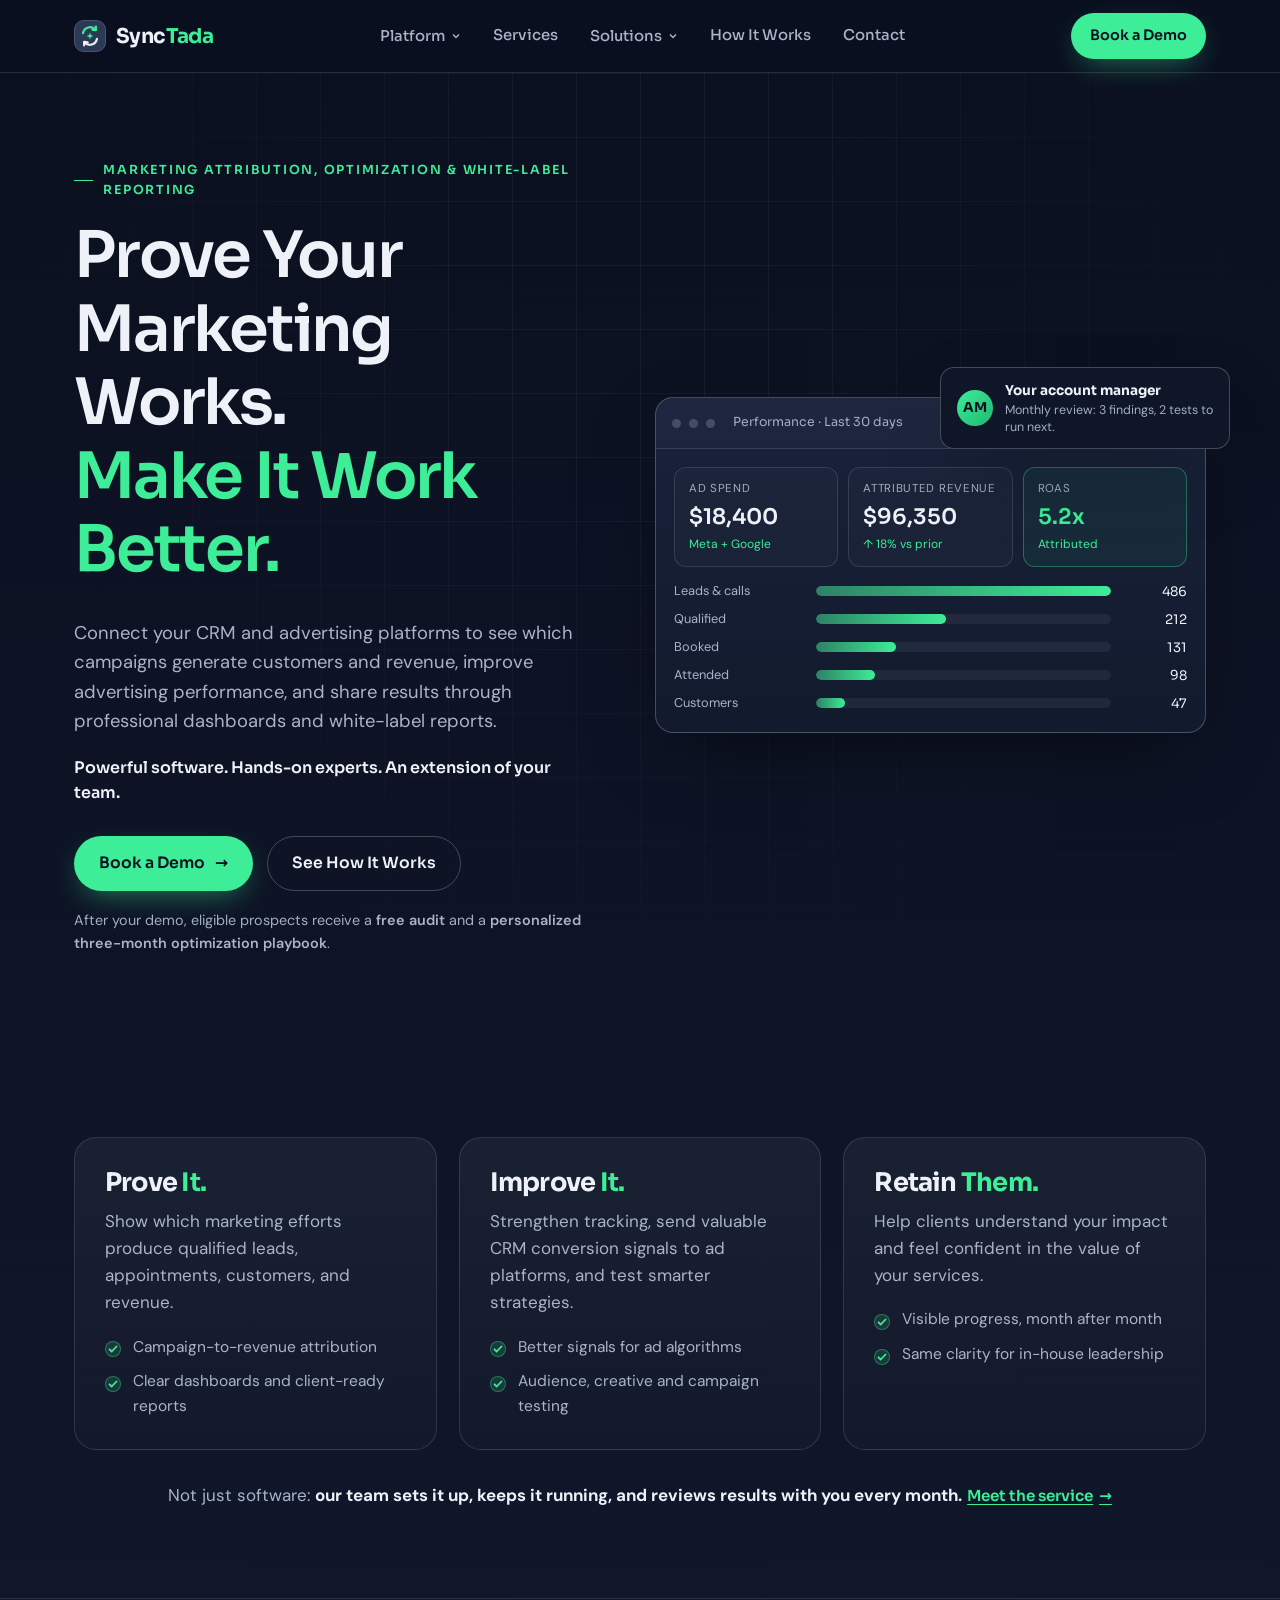
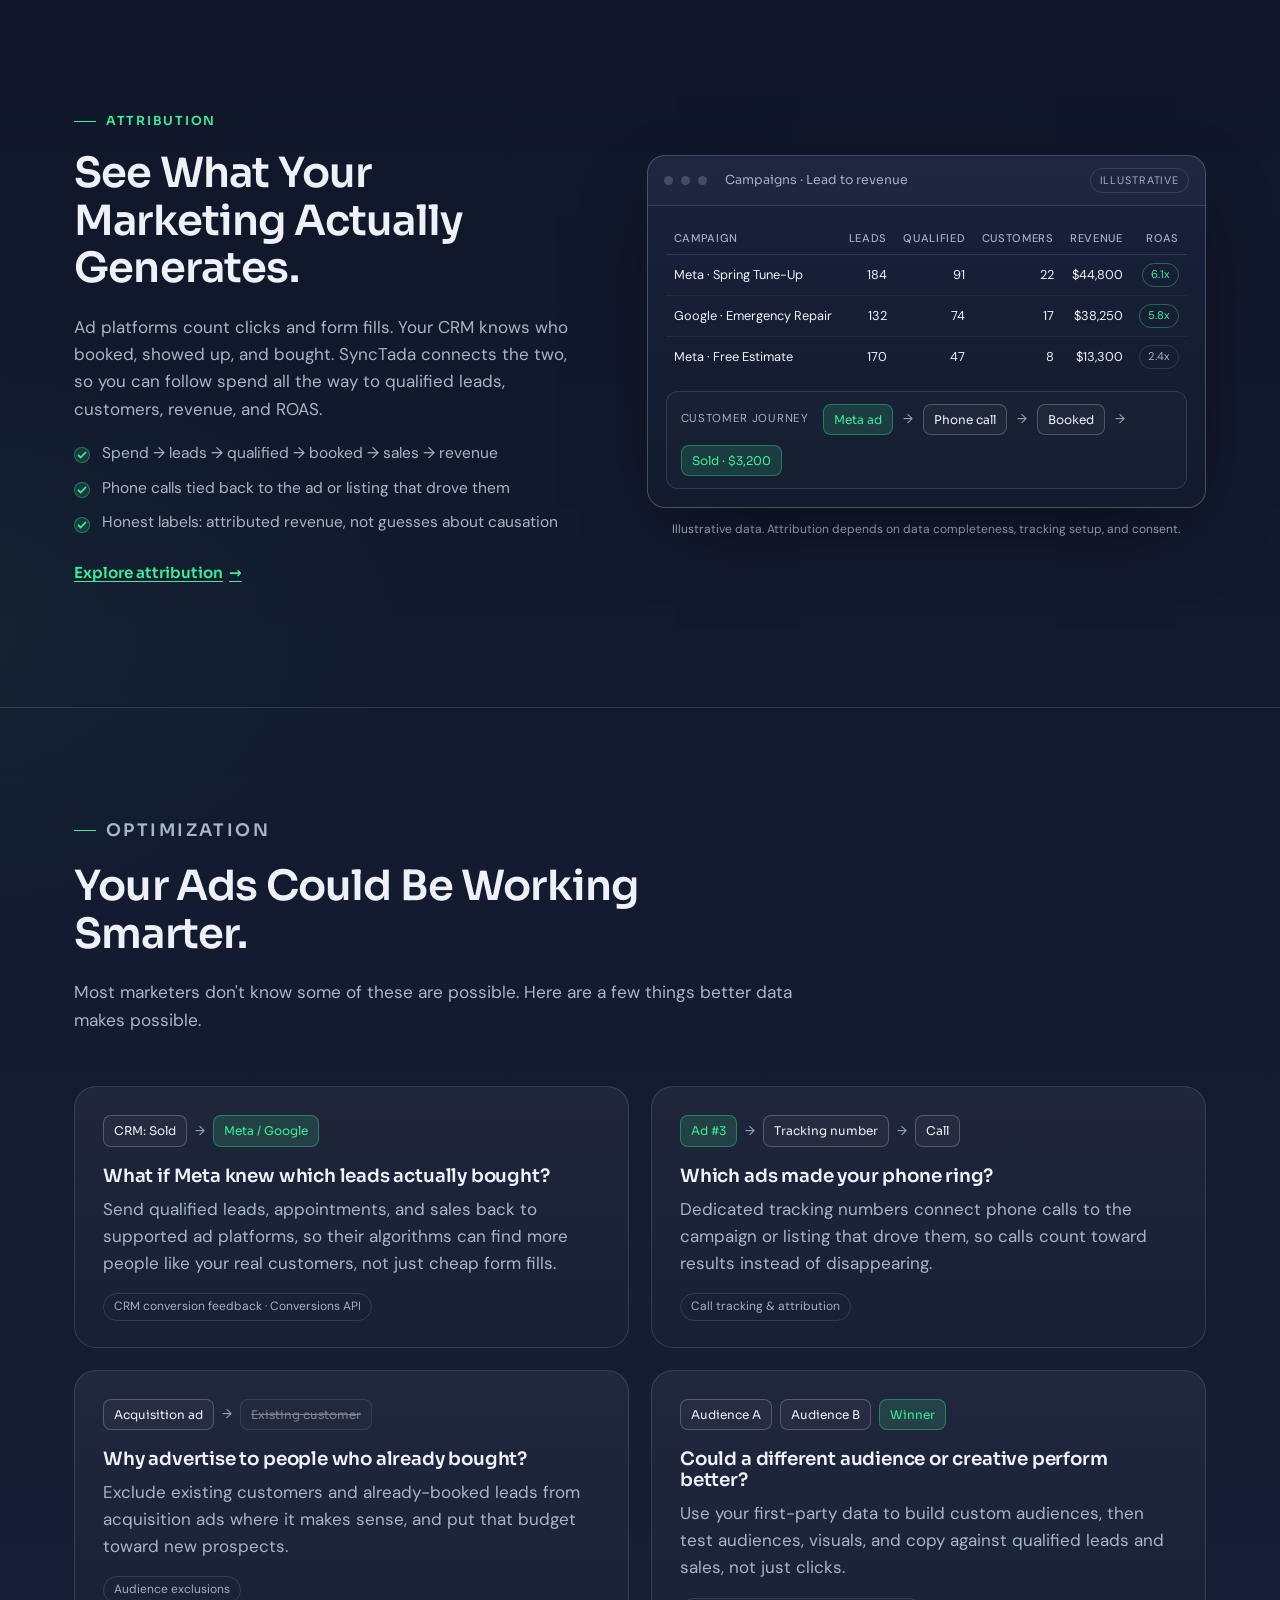
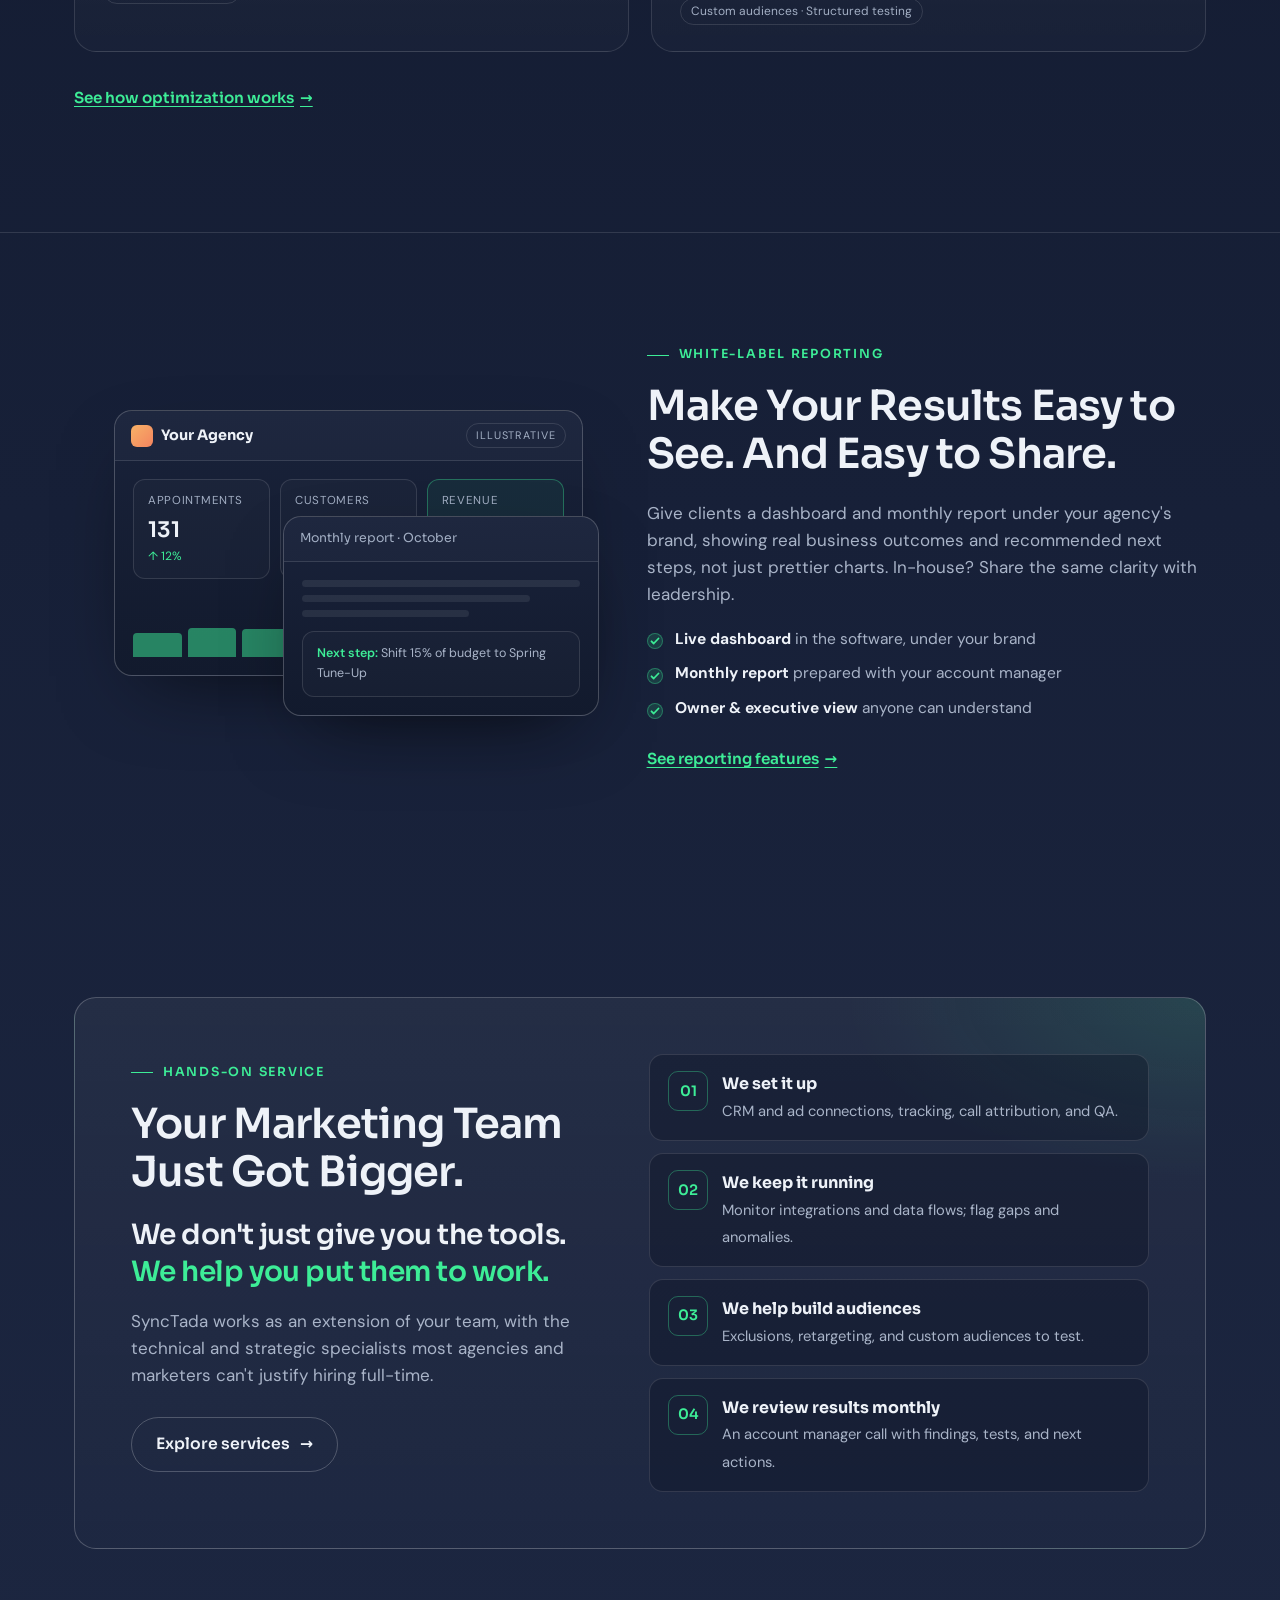
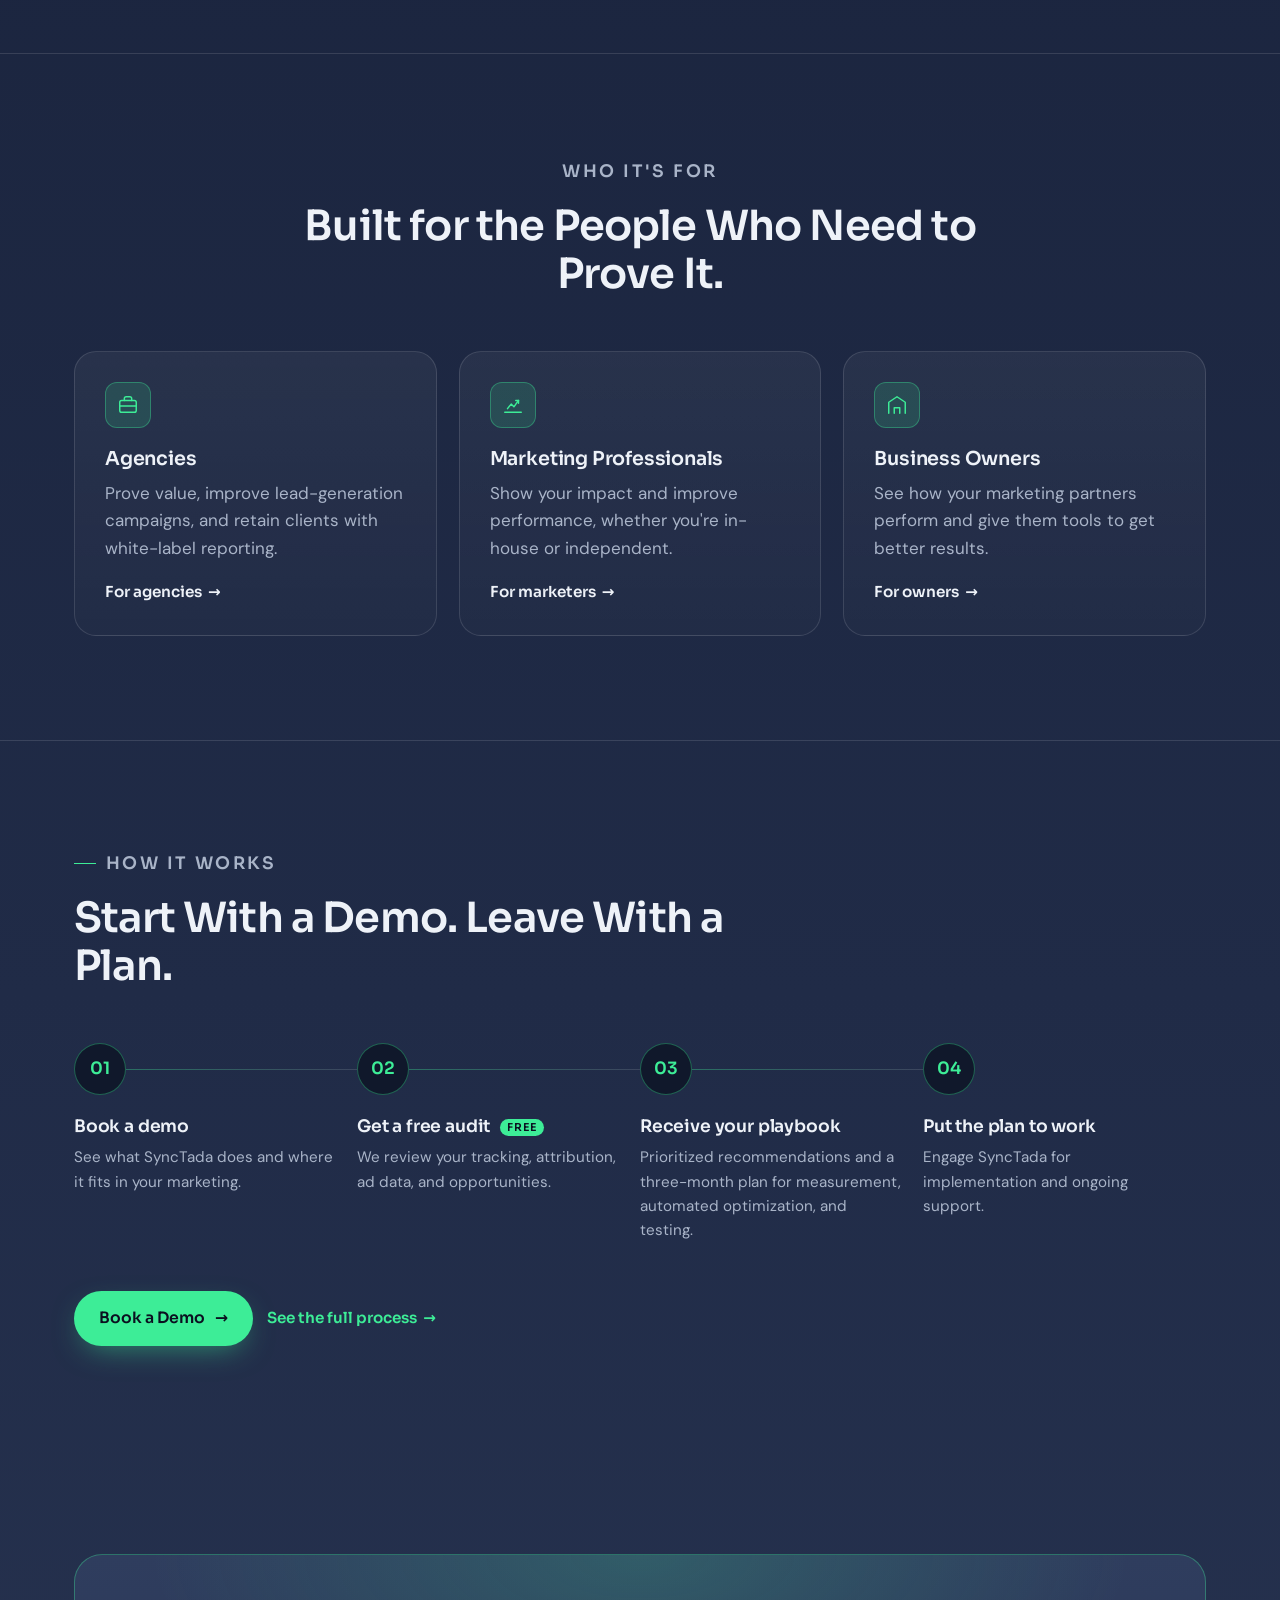
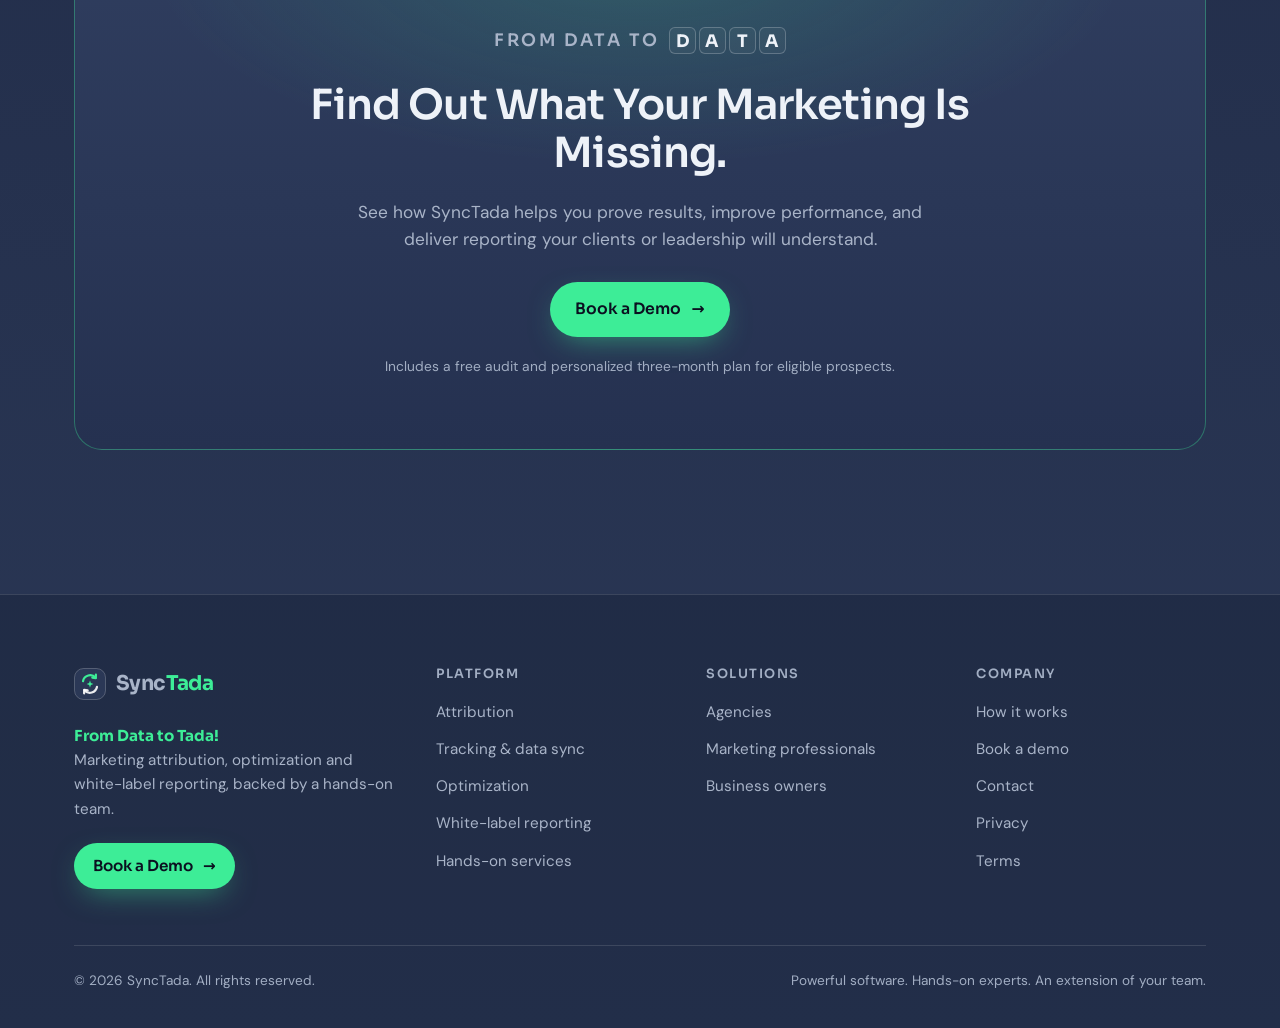
==== commit 24013744: "Accessibility (WCAG 2.2 AA) and on-page SEO pass, add JSON-LD schema - Static header/footer partials" ====
--- a/index.html
+++ b/index.html
@@ -4,23 +4,139 @@
   <meta charset="utf-8">
   <meta name="viewport" content="width=device-width, initial-scale=1">
   <title>SyncTada | Prove Your Marketing Works. Make It Work Better.</title>
-  <meta name="description" content="SyncTada connects your CRM and ad platforms to show which campaigns generate customers and revenue, improve ad performance, and share results through white-label reports. Software plus a hands-on team.">
+  <meta name="description" content="SyncTada connects your CRM and ad platforms to show which campaigns drive customers and revenue, improve ad performance, and share white-label reports.">
   <link rel="canonical" href="https://synctada.com/">
-  <meta property="og:title" content="SyncTada | From Data to Tada!">
-  <meta property="og:description" content="Prove your marketing works. Make it work better. Attribution, optimization and white-label reporting, backed by a hands-on team.">
+  <meta property="og:site_name" content="SyncTada">
+  <meta property="og:type" content="website">
+  <meta property="og:locale" content="en_US">
+  <meta property="og:title" content="SyncTada | Prove Your Marketing Works. Make It Work Better.">
+  <meta property="og:description" content="SyncTada connects your CRM and ad platforms to show which campaigns drive customers and revenue, improve ad performance, and share white-label reports.">
   <meta property="og:url" content="https://synctada.com/">
-  <meta property="og:type" content="website">
+  <meta property="og:image" content="https://synctada.com/assets/img/og-image.jpg">
+  <meta property="og:image:width" content="1200">
+  <meta property="og:image:height" content="630">
+  <meta property="og:image:alt" content="SyncTada: From Data to Tada! Prove your marketing works. Make it work better.">
+  <meta name="twitter:card" content="summary_large_image">
+  <meta name="twitter:title" content="SyncTada | Prove Your Marketing Works. Make It Work Better.">
+  <meta name="twitter:description" content="SyncTada connects your CRM and ad platforms to show which campaigns drive customers and revenue, improve ad performance, and share white-label reports.">
+  <meta name="twitter:image" content="https://synctada.com/assets/img/og-image.jpg">
   <meta name="theme-color" content="#0B1020">
   <link rel="icon" href="/assets/img/favicon.svg" type="image/svg+xml">
+  <link rel="apple-touch-icon" href="/assets/img/apple-touch-icon.png">
   <link rel="preconnect" href="https://fonts.googleapis.com">
   <link rel="preconnect" href="https://fonts.gstatic.com" crossorigin>
   <link href="https://fonts.googleapis.com/css2?family=DM+Sans:opsz,wght@9..40,400;9..40,500;9..40,600&family=Sora:wght@500;600;700&display=swap" rel="stylesheet">
   <link rel="stylesheet" href="/assets/css/styles.css">
+  <script type="application/ld+json">
+{
+  "@context": "https://schema.org",
+  "@graph": [
+    {
+      "@type": "Organization",
+      "@id": "https://synctada.com/#organization",
+      "name": "SyncTada",
+      "url": "https://synctada.com/",
+      "logo": {
+        "@type": "ImageObject",
+        "url": "https://synctada.com/assets/img/logo-512.png",
+        "width": 512,
+        "height": 512
+      },
+      "slogan": "From Data to Tada!",
+      "description": "Marketing attribution and optimization platform backed by a hands-on team, with white-label dashboards and reports for agencies and marketers."
+    },
+    {
+      "@type": "WebSite",
+      "@id": "https://synctada.com/#website",
+      "url": "https://synctada.com/",
+      "name": "SyncTada",
+      "publisher": {
+        "@id": "https://synctada.com/#organization"
+      },
+      "inLanguage": "en-US"
+    },
+    {
+      "@type": "WebPage",
+      "@id": "https://synctada.com/#webpage",
+      "url": "https://synctada.com/",
+      "name": "SyncTada | Prove Your Marketing Works. Make It Work Better.",
+      "description": "SyncTada connects your CRM and ad platforms to show which campaigns drive customers and revenue, improve ad performance, and share white-label reports.",
+      "isPartOf": {
+        "@id": "https://synctada.com/#website"
+      },
+      "inLanguage": "en-US",
+      "about": {
+        "@id": "https://synctada.com/#software"
+      }
+    },
+    {
+      "@type": "SoftwareApplication",
+      "@id": "https://synctada.com/#software",
+      "name": "SyncTada",
+      "applicationCategory": "BusinessApplication",
+      "applicationSubCategory": "Marketing attribution",
+      "operatingSystem": "Web",
+      "url": "https://synctada.com/platform/",
+      "description": "Connects CRM and ad platforms to attribute campaigns to qualified leads, appointments, customers and revenue, sends conversion signals back to supported ad platforms, and delivers white-label dashboards and reports.",
+      "featureList": [
+        "Marketing attribution and ROAS reporting",
+        "CRM and ad platform data sync",
+        "Server-side tracking and conversion APIs",
+        "Call tracking and attribution",
+        "CRM conversion feedback to ad platforms",
+        "White-label dashboards and reports"
+      ],
+      "publisher": {
+        "@id": "https://synctada.com/#organization"
+      }
+    }
+  ]
+}
+  </script>
 </head>
-<body data-section="home">
-  <header id="site-header" class="site-header"></header>
-
-  <main id="main">
+<body>
+<!-- header:start -->
+<a class="skip-link" href="#main">Skip to main content</a>
+<header class="site-header">
+  <div class="container nav">
+    <a class="brand" href="/" aria-label="SyncTada home"><svg class="brand-mark" viewBox="0 0 32 32" aria-hidden="true" focusable="false"><rect x="0.5" y="0.5" width="31" height="31" rx="9" fill="#2B3856" stroke="rgba(255,255,255,0.22)"/><path d="M9 13.2a7.2 7.2 0 0 1 12.6-3.4" fill="none" stroke="#3DED97" stroke-width="2.2" stroke-linecap="round"/><path d="M21.9 6.6l-.1 3.6-3.5-.5" fill="none" stroke="#3DED97" stroke-width="2.2" stroke-linecap="round" stroke-linejoin="round"/><path d="M23 18.8a7.2 7.2 0 0 1-12.6 3.4" fill="none" stroke="#fff" stroke-width="2.2" stroke-linecap="round" opacity=".9"/><path d="M10.1 25.4l.1-3.6 3.5.5" fill="none" stroke="#fff" stroke-width="2.2" stroke-linecap="round" stroke-linejoin="round" opacity=".9"/><path d="M16 12.6l.9 2.5 2.5.9-2.5.9-.9 2.5-.9-2.5-2.5-.9 2.5-.9z" fill="#3DED97"/></svg><span class="brand-word" aria-hidden="true">Sync<span>Tada</span></span></a>
+    <nav aria-label="Main">
+      <ul class="nav-links" id="nav-links">
+        <li class="has-dropdown">
+          <button type="button" aria-expanded="false" aria-controls="dd-platform">Platform <svg class="caret" viewBox="0 0 10 10" aria-hidden="true" focusable="false"><path d="M2 3.5l3 3 3-3" fill="none" stroke="currentColor" stroke-width="1.4"/></svg></button>
+          <div class="dropdown" id="dd-platform">
+            <a href="/platform/"><strong>Platform overview</strong><span>How the software fits together</span></a>
+            <a href="/platform/#attribution"><strong>Attribution &amp; measurement</strong><span>Connect campaigns to customers and revenue</span></a>
+            <a href="/platform/#tracking"><strong>Tracking &amp; data sync</strong><span>CRM, ad platforms, server-side events</span></a>
+            <a href="/platform/#optimization"><strong>Optimization &amp; insights</strong><span>Better signals, smarter recommendations</span></a>
+            <a href="/platform/#reporting"><strong>Dashboards &amp; reporting</strong><span>White-label, client-ready results</span></a>
+          </div>
+        </li>
+        <li><a href="/services/">Services</a></li>
+        <li class="has-dropdown">
+          <button type="button" aria-expanded="false" aria-controls="dd-solutions">Solutions <svg class="caret" viewBox="0 0 10 10" aria-hidden="true" focusable="false"><path d="M2 3.5l3 3 3-3" fill="none" stroke="currentColor" stroke-width="1.4"/></svg></button>
+          <div class="dropdown" id="dd-solutions">
+            <a href="/solutions/agencies/"><strong>Agencies</strong><span>Prove it. Improve it. Retain them.</span></a>
+            <a href="/solutions/marketers/"><strong>Marketing professionals</strong><span>In-house and independent marketers</span></a>
+            <a href="/solutions/business-owners/"><strong>Business owners</strong><span>See what your marketing produces</span></a>
+          </div>
+        </li>
+        <li><a href="/how-it-works/">How It Works</a></li>
+        <li><a href="/contact/">Contact</a></li>
+      </ul>
+    </nav>
+    <div class="nav-cta">
+      <a class="btn btn-primary btn-sm" href="/book-demo/">Book a Demo</a>
+      <button class="menu-toggle" type="button" aria-label="Menu" aria-expanded="false" aria-controls="nav-links">
+        <svg width="20" height="20" viewBox="0 0 20 20" aria-hidden="true" focusable="false"><path d="M3 6h14M3 10h14M3 14h14" stroke="currentColor" stroke-width="1.6" stroke-linecap="round"/></svg>
+      </button>
+    </div>
+  </div>
+</header>
+<!-- header:end -->
+
+  <main id="main" tabindex="-1">
+
 
     <!-- 1. HERO -->
     <section class="hero">
@@ -68,11 +184,12 @@
     </section>
 
     <!-- 2. PROVE / IMPROVE / RETAIN -->
-    <section class="section section--tight">
-      <div class="container">
+    <section class="section section--tight" aria-labelledby="benefits-title">
+      <div class="container">
+        <h2 class="sr-only" id="benefits-title">Prove it. Improve it. Retain them.</h2>
         <div class="grid grid-3">
           <article class="card benefit-card reveal">
-            <div class="kicker">Prove <span>It.</span></div>
+            <h3 class="kicker">Prove <span>It.</span></h3>
             <p>Show which marketing efforts produce qualified leads, appointments, customers, and revenue.</p>
             <ul class="ticks">
               <li>Campaign-to-revenue attribution</li>
@@ -80,7 +197,7 @@
             </ul>
           </article>
           <article class="card benefit-card reveal">
-            <div class="kicker">Improve <span>It.</span></div>
+            <h3 class="kicker">Improve <span>It.</span></h3>
             <p>Strengthen tracking, send valuable CRM conversion signals to ad platforms, and test smarter strategies.</p>
             <ul class="ticks">
               <li>Better signals for ad algorithms</li>
@@ -88,7 +205,7 @@
             </ul>
           </article>
           <article class="card benefit-card reveal">
-            <div class="kicker">Retain <span>Them.</span></div>
+            <h3 class="kicker">Retain <span>Them.</span></h3>
             <p>Help clients understand your impact and feel confident in the value of your services.</p>
             <ul class="ticks">
               <li>Visible progress, month after month</li>
@@ -96,7 +213,7 @@
             </ul>
           </article>
         </div>
-        <p class="center muted" style="margin-top:32px">Not just software: <strong style="color:var(--text)">our team sets it up, keeps it running, and reviews results with you every month.</strong> <a class="text-link" href="/services/">Meet the service &rarr;</a></p>
+        <p class="center muted" style="margin-top:32px">Not just software: <strong style="color:var(--text)">our team sets it up, keeps it running, and reviews results with you every month.</strong> <a class="text-link" href="/services/">Meet the service<span aria-hidden="true"> &rarr;</span></a></p>
       </div>
     </section>
 
@@ -112,7 +229,7 @@
             <li>Phone calls tied back to the ad or listing that drove them</li>
             <li>Honest labels: attributed revenue, not guesses about causation</li>
           </ul>
-          <p style="margin-top:24px"><a class="text-link" href="/platform/#attribution">Explore attribution &rarr;</a></p>
+          <p style="margin-top:24px"><a class="text-link" href="/platform/#attribution">Explore attribution<span aria-hidden="true"> &rarr;</span></a></p>
         </div>
         <div class="reveal">
           <div class="mock" role="img" aria-label="Illustrative campaign table comparing leads, qualified leads, customers, revenue and ROAS by campaign">
@@ -154,31 +271,31 @@
         </div>
         <div class="dyk">
           <article class="card reveal">
-            <div class="dyk-viz"><span class="node">CRM: Sold</span><span class="link-arrow">&rarr;</span><span class="node on">Meta / Google</span></div>
-            <div class="dyk-q">What if Meta knew which leads actually bought?</div>
+            <div class="dyk-viz" aria-hidden="true"><span class="node">CRM: Sold</span><span class="link-arrow">&rarr;</span><span class="node on">Meta / Google</span></div>
+            <h3 class="dyk-q">What if Meta knew which leads actually bought?</h3>
             <p>Send qualified leads, appointments, and sales back to supported ad platforms, so their algorithms can find more people like your real customers, not just cheap form fills.</p>
             <span class="dyk-tag">CRM conversion feedback · Conversions API</span>
           </article>
           <article class="card reveal">
-            <div class="dyk-viz"><span class="node on">Ad #3</span><span class="link-arrow">&rarr;</span><span class="node">Tracking number</span><span class="link-arrow">&rarr;</span><span class="node">Call</span></div>
-            <div class="dyk-q">Which ads made your phone ring?</div>
+            <div class="dyk-viz" aria-hidden="true"><span class="node on">Ad #3</span><span class="link-arrow">&rarr;</span><span class="node">Tracking number</span><span class="link-arrow">&rarr;</span><span class="node">Call</span></div>
+            <h3 class="dyk-q">Which ads made your phone ring?</h3>
             <p>Dedicated tracking numbers connect phone calls to the campaign or listing that drove them, so calls count toward results instead of disappearing.</p>
             <span class="dyk-tag">Call tracking &amp; attribution</span>
           </article>
           <article class="card reveal">
-            <div class="dyk-viz"><span class="node">Acquisition ad</span><span class="link-arrow">&rarr;</span><span class="node off">Existing customer</span></div>
-            <div class="dyk-q">Why advertise to people who already bought?</div>
+            <div class="dyk-viz" aria-hidden="true"><span class="node">Acquisition ad</span><span class="link-arrow">&rarr;</span><span class="node off">Existing customer</span></div>
+            <h3 class="dyk-q">Why advertise to people who already bought?</h3>
             <p>Exclude existing customers and already-booked leads from acquisition ads where it makes sense, and put that budget toward new prospects.</p>
             <span class="dyk-tag">Audience exclusions</span>
           </article>
           <article class="card reveal">
-            <div class="dyk-viz"><span class="node">Audience A</span><span class="node">Audience B</span><span class="node on">Winner</span></div>
-            <div class="dyk-q">Could a different audience or creative perform better?</div>
+            <div class="dyk-viz" aria-hidden="true"><span class="node">Audience A</span><span class="node">Audience B</span><span class="node on">Winner</span></div>
+            <h3 class="dyk-q">Could a different audience or creative perform better?</h3>
             <p>Use your first-party data to build custom audiences, then test audiences, visuals, and copy against qualified leads and sales, not just clicks.</p>
             <span class="dyk-tag">Custom audiences · Structured testing</span>
           </article>
         </div>
-        <p style="margin-top:32px"><a class="text-link" href="/platform/#optimization">See how optimization works &rarr;</a></p>
+        <p style="margin-top:32px"><a class="text-link" href="/platform/#optimization">See how optimization works<span aria-hidden="true"> &rarr;</span></a></p>
       </div>
     </section>
 
@@ -194,7 +311,7 @@
             <li><strong style="color:var(--text)">Monthly report</strong> prepared with your account manager</li>
             <li><strong style="color:var(--text)">Owner &amp; executive view</strong> anyone can understand</li>
           </ul>
-          <p style="margin-top:24px"><a class="text-link" href="/platform/#reporting">See reporting features &rarr;</a></p>
+          <p style="margin-top:24px"><a class="text-link" href="/platform/#reporting">See reporting features<span aria-hidden="true"> &rarr;</span></a></p>
         </div>
         <div class="wl-stack reveal">
           <div class="mock" role="img" aria-label="Illustrative agency-branded client dashboard">
@@ -248,28 +365,28 @@
     <!-- 7. WHO IT'S FOR -->
     <section class="section section--line">
       <div class="container">
-        <div class="section-head center center">
+        <div class="section-head center">
           <p class="eyebrow no-line">Who it's for</p>
           <h2>Built for the People Who Need to Prove It.</h2>
         </div>
         <div class="grid grid-3">
           <a class="card card-link reveal" href="/solutions/agencies/">
-            <div class="icon"><svg viewBox="0 0 24 24" fill="none" stroke="currentColor" stroke-width="1.6" stroke-linecap="round" stroke-linejoin="round"><rect x="3" y="7" width="18" height="13" rx="2"/><path d="M8 7V5a2 2 0 0 1 2-2h4a2 2 0 0 1 2 2v2"/><path d="M3 13h18"/></svg></div>
+            <div class="icon" aria-hidden="true"><svg viewBox="0 0 24 24" fill="none" stroke="currentColor" stroke-width="1.6" stroke-linecap="round" stroke-linejoin="round"><rect x="3" y="7" width="18" height="13" rx="2"/><path d="M8 7V5a2 2 0 0 1 2-2h4a2 2 0 0 1 2 2v2"/><path d="M3 13h18"/></svg></div>
             <h3>Agencies</h3>
             <p>Prove value, improve lead-generation campaigns, and retain clients with white-label reporting.</p>
-            <span class="text-link">For agencies &rarr;</span>
+            <span class="text-link">For agencies<span aria-hidden="true"> &rarr;</span></span>
           </a>
           <a class="card card-link reveal" href="/solutions/marketers/">
-            <div class="icon"><svg viewBox="0 0 24 24" fill="none" stroke="currentColor" stroke-width="1.6" stroke-linecap="round" stroke-linejoin="round"><path d="M3 20h18"/><path d="M6 16l4-5 3 3 5-7"/><path d="M15 7h3v3"/></svg></div>
+            <div class="icon" aria-hidden="true"><svg viewBox="0 0 24 24" fill="none" stroke="currentColor" stroke-width="1.6" stroke-linecap="round" stroke-linejoin="round"><path d="M3 20h18"/><path d="M6 16l4-5 3 3 5-7"/><path d="M15 7h3v3"/></svg></div>
             <h3>Marketing Professionals</h3>
             <p>Show your impact and improve performance, whether you're in-house or independent.</p>
-            <span class="text-link">For marketers &rarr;</span>
+            <span class="text-link">For marketers<span aria-hidden="true"> &rarr;</span></span>
           </a>
           <a class="card card-link reveal" href="/solutions/business-owners/">
-            <div class="icon"><svg viewBox="0 0 24 24" fill="none" stroke="currentColor" stroke-width="1.6" stroke-linecap="round" stroke-linejoin="round"><path d="M3 21V9l9-6 9 6v12"/><path d="M9 21v-6h6v6"/></svg></div>
+            <div class="icon" aria-hidden="true"><svg viewBox="0 0 24 24" fill="none" stroke="currentColor" stroke-width="1.6" stroke-linecap="round" stroke-linejoin="round"><path d="M3 21V9l9-6 9 6v12"/><path d="M9 21v-6h6v6"/></svg></div>
             <h3>Business Owners</h3>
             <p>See how your marketing partners perform and give them tools to get better results.</p>
-            <span class="text-link">For owners &rarr;</span>
+            <span class="text-link">For owners<span aria-hidden="true"> &rarr;</span></span>
           </a>
         </div>
       </div>
@@ -282,15 +399,15 @@
           <p class="eyebrow">How it works</p>
           <h2>Start With a Demo. Leave With a Plan.</h2>
         </div>
-        <div class="steps">
-          <div class="step reveal"><h3>Book a demo</h3><p>See what SyncTada does and where it fits in your marketing.</p></div>
-          <div class="step reveal"><h3>Get a free audit <span class="free">Free</span></h3><p>We review your tracking, attribution, ad data, and opportunities.</p></div>
-          <div class="step reveal"><h3>Receive your playbook</h3><p>Prioritized recommendations and a three-month plan for measurement, automated optimization, and testing.</p></div>
-          <div class="step reveal"><h3>Put the plan to work</h3><p>Engage SyncTada for implementation and ongoing support.</p></div>
-        </div>
+        <ol class="steps">
+          <li class="step reveal"><h3>Book a demo</h3><p>See what SyncTada does and where it fits in your marketing.</p></li>
+          <li class="step reveal"><h3>Get a free audit <span class="free">Free</span></h3><p>We review your tracking, attribution, ad data, and opportunities.</p></li>
+          <li class="step reveal"><h3>Receive your playbook</h3><p>Prioritized recommendations and a three-month plan for measurement, automated optimization, and testing.</p></li>
+          <li class="step reveal"><h3>Put the plan to work</h3><p>Engage SyncTada for implementation and ongoing support.</p></li>
+        </ol>
         <div class="btn-row" style="margin-top:48px">
           <a class="btn btn-primary" href="/book-demo/">Book a Demo <span class="arrow" aria-hidden="true">&rarr;</span></a>
-          <a class="text-link" href="/how-it-works/">See the full process &rarr;</a>
+          <a class="text-link" href="/how-it-works/">See the full process<span aria-hidden="true"> &rarr;</span></a>
         </div>
       </div>
     </section>
@@ -299,7 +416,7 @@
     <section class="section">
       <div class="container">
         <div class="cta-band reveal">
-          <p class="eyebrow no-line" style="justify-content:center">From Data to <span class="datatada" aria-label="Tada"><span class="tile">D</span><span class="tile">A</span><span class="tile">T</span><span class="tile">A</span></span></p>
+          <p class="eyebrow no-line" style="justify-content:center">From Data to <span class="sr-only">Tada!</span><span class="datatada" aria-hidden="true"><span class="tile">D</span><span class="tile">A</span><span class="tile">T</span><span class="tile">A</span></span></p>
           <h2>Find Out What Your Marketing Is Missing.</h2>
           <p>See how SyncTada helps you prove results, improve performance, and deliver reporting your clients or leadership will understand.</p>
           <div class="btn-row"><a class="btn btn-primary" href="/book-demo/">Book a Demo <span class="arrow" aria-hidden="true">&rarr;</span></a></div>
@@ -307,9 +424,54 @@
         </div>
       </div>
     </section>
+
   </main>
 
-  <footer id="site-footer" class="site-footer"></footer>
+<!-- footer:start -->
+<footer class="site-footer">
+  <div class="container">
+    <div class="footer-grid">
+      <div>
+        <a class="brand" href="/" aria-label="SyncTada home"><svg class="brand-mark" viewBox="0 0 32 32" aria-hidden="true" focusable="false"><rect x="0.5" y="0.5" width="31" height="31" rx="9" fill="#2B3856" stroke="rgba(255,255,255,0.22)"/><path d="M9 13.2a7.2 7.2 0 0 1 12.6-3.4" fill="none" stroke="#3DED97" stroke-width="2.2" stroke-linecap="round"/><path d="M21.9 6.6l-.1 3.6-3.5-.5" fill="none" stroke="#3DED97" stroke-width="2.2" stroke-linecap="round" stroke-linejoin="round"/><path d="M23 18.8a7.2 7.2 0 0 1-12.6 3.4" fill="none" stroke="#fff" stroke-width="2.2" stroke-linecap="round" opacity=".9"/><path d="M10.1 25.4l.1-3.6 3.5.5" fill="none" stroke="#fff" stroke-width="2.2" stroke-linecap="round" stroke-linejoin="round" opacity=".9"/><path d="M16 12.6l.9 2.5 2.5.9-2.5.9-.9 2.5-.9-2.5-2.5-.9 2.5-.9z" fill="#3DED97"/></svg><span class="brand-word" aria-hidden="true">Sync<span>Tada</span></span></a>
+        <p class="footer-tag"><strong>From Data to Tada!</strong><br>Marketing attribution, optimization and white-label reporting, backed by a hands-on team.</p>
+        <a class="btn btn-primary btn-sm" href="/book-demo/">Book a Demo <span class="arrow" aria-hidden="true">&rarr;</span></a>
+      </div>
+      <nav aria-labelledby="ft-platform">
+        <h2 class="footer-title" id="ft-platform">Platform</h2>
+        <ul>
+          <li><a href="/platform/#attribution">Attribution</a></li>
+          <li><a href="/platform/#tracking">Tracking &amp; data sync</a></li>
+          <li><a href="/platform/#optimization">Optimization</a></li>
+          <li><a href="/platform/#reporting">White-label reporting</a></li>
+          <li><a href="/services/">Hands-on services</a></li>
+        </ul>
+      </nav>
+      <nav aria-labelledby="ft-solutions">
+        <h2 class="footer-title" id="ft-solutions">Solutions</h2>
+        <ul>
+          <li><a href="/solutions/agencies/">Agencies</a></li>
+          <li><a href="/solutions/marketers/">Marketing professionals</a></li>
+          <li><a href="/solutions/business-owners/">Business owners</a></li>
+        </ul>
+      </nav>
+      <nav aria-labelledby="ft-company">
+        <h2 class="footer-title" id="ft-company">Company</h2>
+        <ul>
+          <li><a href="/how-it-works/">How it works</a></li>
+          <li><a href="/book-demo/">Book a demo</a></li>
+          <li><a href="/contact/">Contact</a></li>
+          <li><a href="/privacy/">Privacy</a></li>
+          <li><a href="/terms/">Terms</a></li>
+        </ul>
+      </nav>
+    </div>
+    <div class="footer-bottom">
+      <p>&copy; <span data-year>2026</span> SyncTada. All rights reserved.</p>
+      <p>Powerful software. Hands-on experts. An extension of your team.</p>
+    </div>
+  </div>
+</footer>
+<!-- footer:end -->
   <script src="/assets/js/main.js"></script>
 </body>
 </html>
--- a/assets/css/styles.css
+++ b/assets/css/styles.css
@@ -13,7 +13,7 @@
   --ink: #0B1020;
   --text: #EEF2F8;
   --muted: #A9B4C8;
-  --faint: #7D8AA3;
+  --faint: #A2AEC3;
   --line: rgba(255, 255, 255, 0.12);
   --line-strong: rgba(255, 255, 255, 0.22);
   --glass: rgba(255, 255, 255, 0.035);
@@ -30,7 +30,7 @@
 *::before,
 *::after { box-sizing: border-box; }
 
-html { scroll-behavior: smooth; -webkit-text-size-adjust: 100%; }
+html { scroll-behavior: smooth; -webkit-text-size-adjust: 100%; scroll-padding-top: 88px; }
 
 body {
   margin: 0;
@@ -72,6 +72,17 @@
 .center { text-align: center; }
 
 :focus-visible { outline: 2px solid var(--mint); outline-offset: 3px; border-radius: 6px; }
+main:focus { outline: none; }
+
+.sr-only {
+  position: absolute !important; width: 1px; height: 1px; padding: 0; margin: -1px;
+  overflow: hidden; clip: rect(0 0 0 0); white-space: nowrap; border: 0;
+}
+
+/* Inline links inside running text need a non-color cue (WCAG 1.4.1) */
+main p a:not(.btn), main li a:not(.btn), .footer-tag a { text-decoration: underline; text-underline-offset: 3px; }
+
+.h-sm { font-size: 1.2rem; letter-spacing: -0.01em; }
 
 .skip-link {
   position: absolute; left: -999px; top: 8px; z-index: 200;
@@ -153,9 +164,10 @@
   position: absolute; top: calc(100% + 8px); left: -8px; min-width: 280px;
   background: #121A2D; border: 1px solid var(--line-strong); border-radius: var(--radius);
   padding: 8px; box-shadow: var(--shadow);
-  opacity: 0; visibility: hidden; transform: translateY(-4px); transition: all .18s ease;
-}
-.has-dropdown:hover .dropdown, .has-dropdown:focus-within .dropdown, .has-dropdown.open .dropdown { opacity: 1; visibility: visible; transform: none; }
+  opacity: 0; visibility: hidden; transform: translateY(-4px);
+  transition: opacity .18s ease, transform .18s ease, visibility 0s linear .18s;
+}
+.has-dropdown:hover .dropdown, .has-dropdown.open .dropdown { opacity: 1; visibility: visible; transform: none; transition-delay: 0s; }
 .has-dropdown:hover .caret, .has-dropdown.open .caret { transform: rotate(180deg); }
 .dropdown a { display: block; padding: 10px 12px; border-radius: 10px; color: var(--text); text-decoration: none; }
 .dropdown a:hover { background: var(--glass-2); }
@@ -328,7 +340,7 @@
 .wf-item span { color: var(--muted); font-size: 0.92rem; }
 
 /* ---------- Process steps ---------- */
-.steps { display: grid; grid-template-columns: repeat(4, 1fr); gap: 0; counter-reset: step; position: relative; }
+.steps { display: grid; grid-template-columns: repeat(4, 1fr); gap: 0; counter-reset: step; position: relative; list-style: none; padding: 0; margin: 0; }
 .step { position: relative; padding: 0 22px 0 0; }
 .step::before {
   counter-increment: step; content: counter(step, decimal-leading-zero);
@@ -343,7 +355,7 @@
 .step .free { display: inline-block; margin-left: 6px; font-size: 0.68rem; letter-spacing: 0.08em; text-transform: uppercase; color: var(--ink); background: var(--mint); padding: 2px 7px; border-radius: 99px; vertical-align: middle; }
 
 /* Timeline (how it works) */
-.timeline { position: relative; display: grid; gap: 28px; }
+.timeline { position: relative; display: grid; gap: 28px; list-style: none; padding: 0; margin: 0; }
 .timeline::before { content: ""; position: absolute; left: 25px; top: 10px; bottom: 10px; width: 1px; background: linear-gradient(180deg, var(--mint), var(--line)); }
 .tl-item { display: grid; grid-template-columns: 52px 1fr; gap: 26px; position: relative; }
 .tl-dot { width: 52px; height: 52px; border-radius: 50%; background: #10182B; border: 1px solid var(--mint-line); display: grid; place-items: center; color: var(--mint); font-family: var(--font-head); font-weight: 600; z-index: 1; }
@@ -440,6 +452,9 @@
 .field select option { background: #141C31; }
 .field textarea { min-height: 110px; resize: vertical; }
 .field input:focus, .field select:focus, .field textarea:focus { outline: none; border-color: var(--mint); box-shadow: 0 0 0 3px var(--mint-soft); }
+.field ::placeholder { color: #8F9BB3; opacity: 1; }
+.field [aria-invalid="true"] { border-color: #FF8A8A; }
+.field .req { color: var(--mint); }
 .form-divider { grid-column: 1 / -1; display: flex; align-items: center; gap: 14px; color: var(--faint); font-size: 0.8rem; letter-spacing: 0.08em; text-transform: uppercase; margin: 8px 0 0; }
 .form-divider::before, .form-divider::after { content: ""; flex: 1; height: 1px; background: var(--line); }
 .consent { grid-column: 1 / -1; display: flex; gap: 10px; align-items: flex-start; font-size: 0.85rem; color: var(--muted); }
@@ -463,7 +478,7 @@
 /* ---------- Footer ---------- */
 .site-footer { border-top: 1px solid var(--line); padding: 72px 0 36px; background: rgba(11,16,32,0.25); margin-top: 40px; }
 .footer-grid { display: grid; grid-template-columns: 1.4fr repeat(3, 1fr); gap: 40px; }
-.footer-grid h4 { font-size: 0.8rem; letter-spacing: 0.12em; text-transform: uppercase; color: var(--faint); font-weight: 600; margin-bottom: 16px; }
+.footer-grid .footer-title { font-size: 0.8rem; letter-spacing: 0.12em; text-transform: uppercase; color: var(--faint); font-weight: 600; margin-bottom: 16px; }
 .footer-grid ul { list-style: none; padding: 0; margin: 0; display: grid; gap: 10px; }
 .footer-grid a { color: var(--muted); font-size: 0.95rem; }
 .footer-grid a:hover { color: var(--text); }
@@ -472,6 +487,7 @@
 .footer-tag strong { color: var(--mint); font-family: var(--font-head); }
 .footer-bottom { margin-top: 56px; padding-top: 24px; border-top: 1px solid var(--line); display: flex; justify-content: space-between; flex-wrap: wrap; gap: 12px; color: var(--faint); font-size: 0.85rem; }
 .footer-bottom a { color: var(--faint); }
+.footer-bottom p { margin: 0; }
 
 /* Mobile sticky CTA */
 .mobile-cta { display: none; }
@@ -521,6 +537,7 @@
 }
 
 @media (max-width: 640px) {
+  html { scroll-padding-bottom: 88px; }
   body { font-size: 16px; }
   .section { padding: 76px 0; }
   .container { padding: 0 20px; }
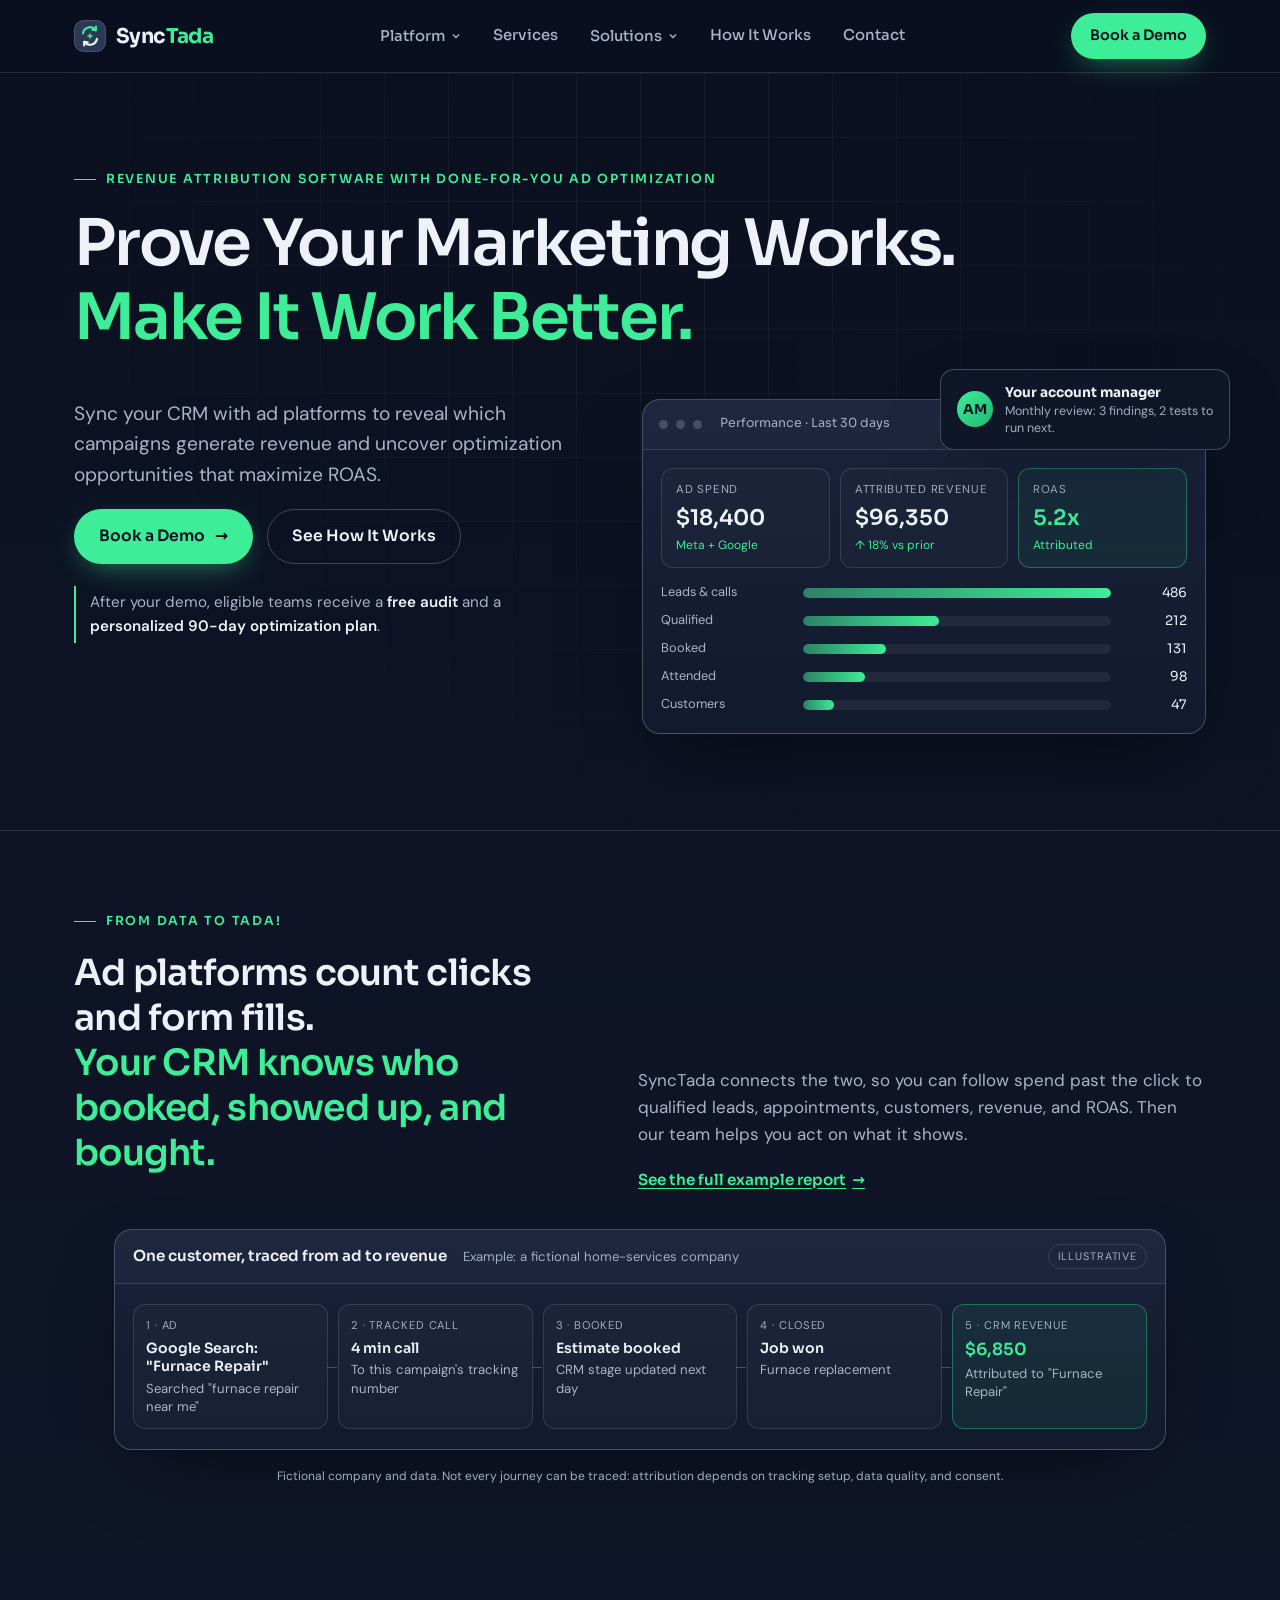
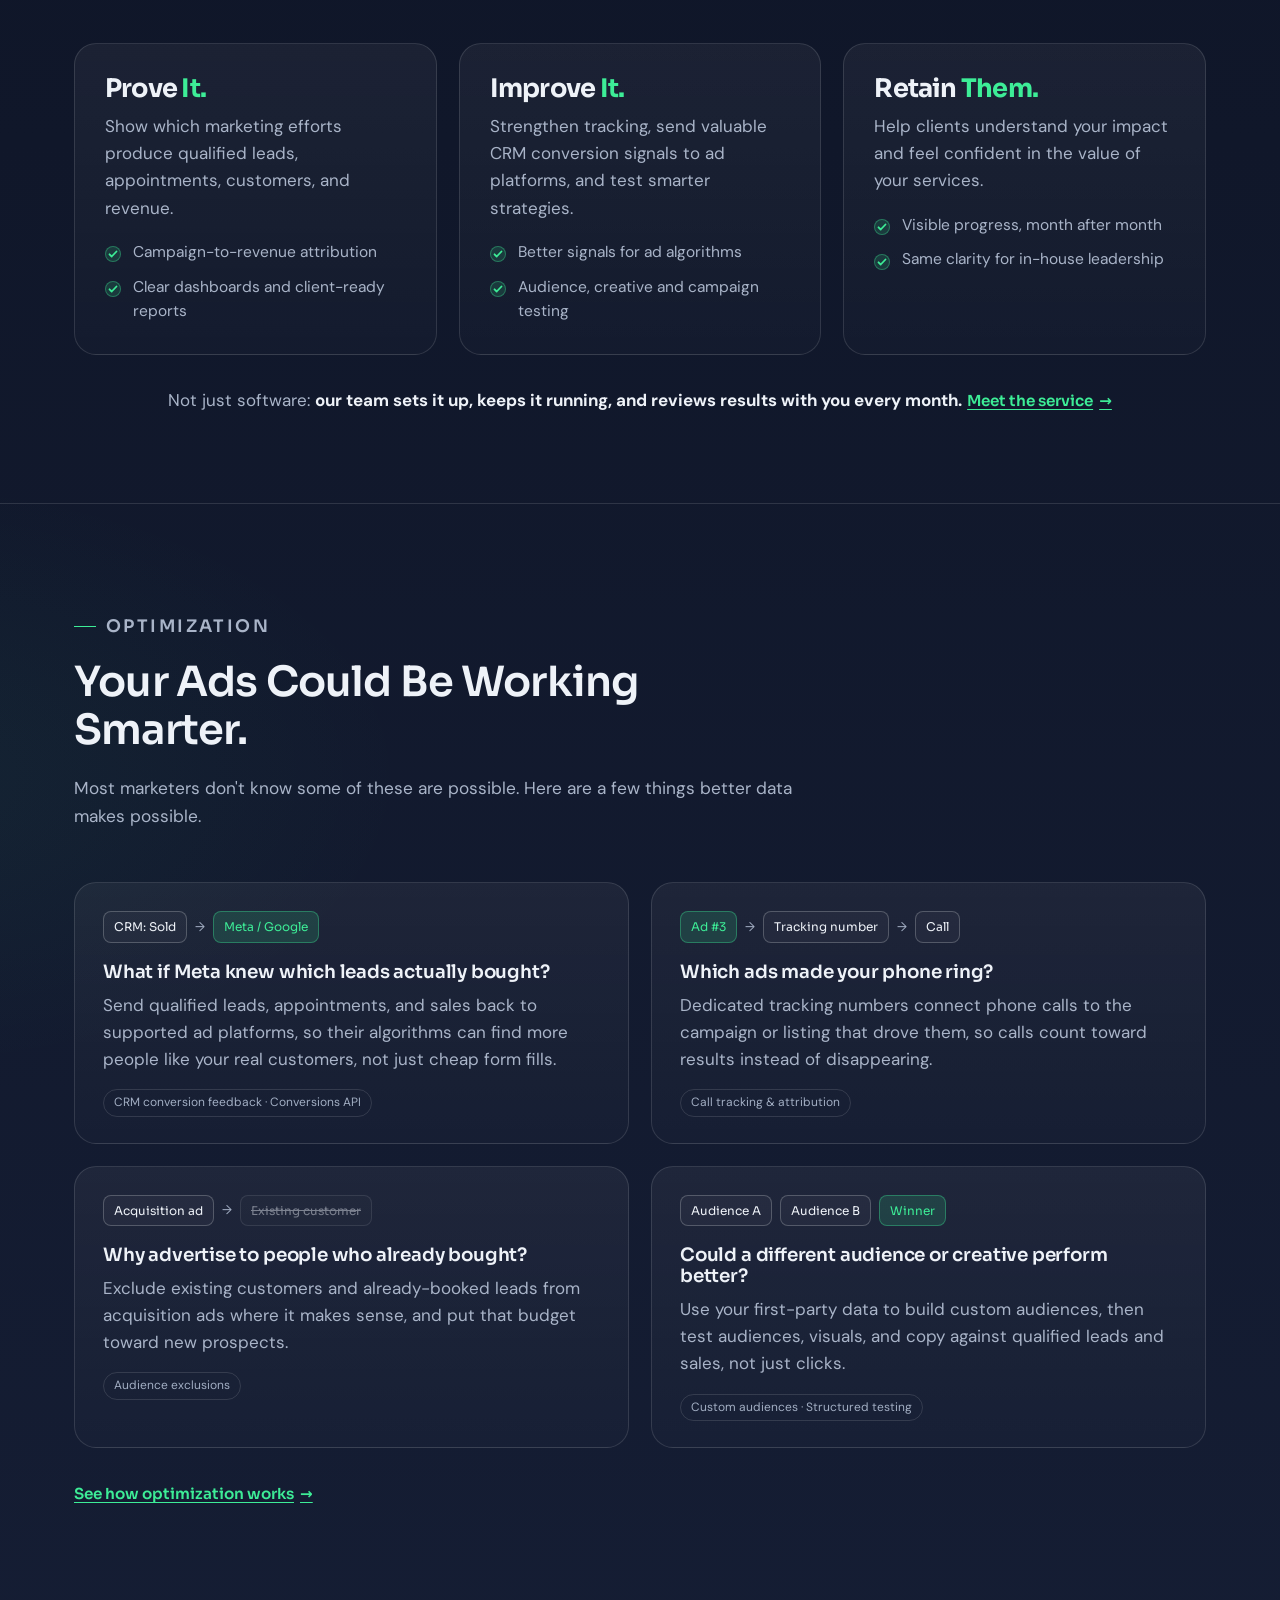
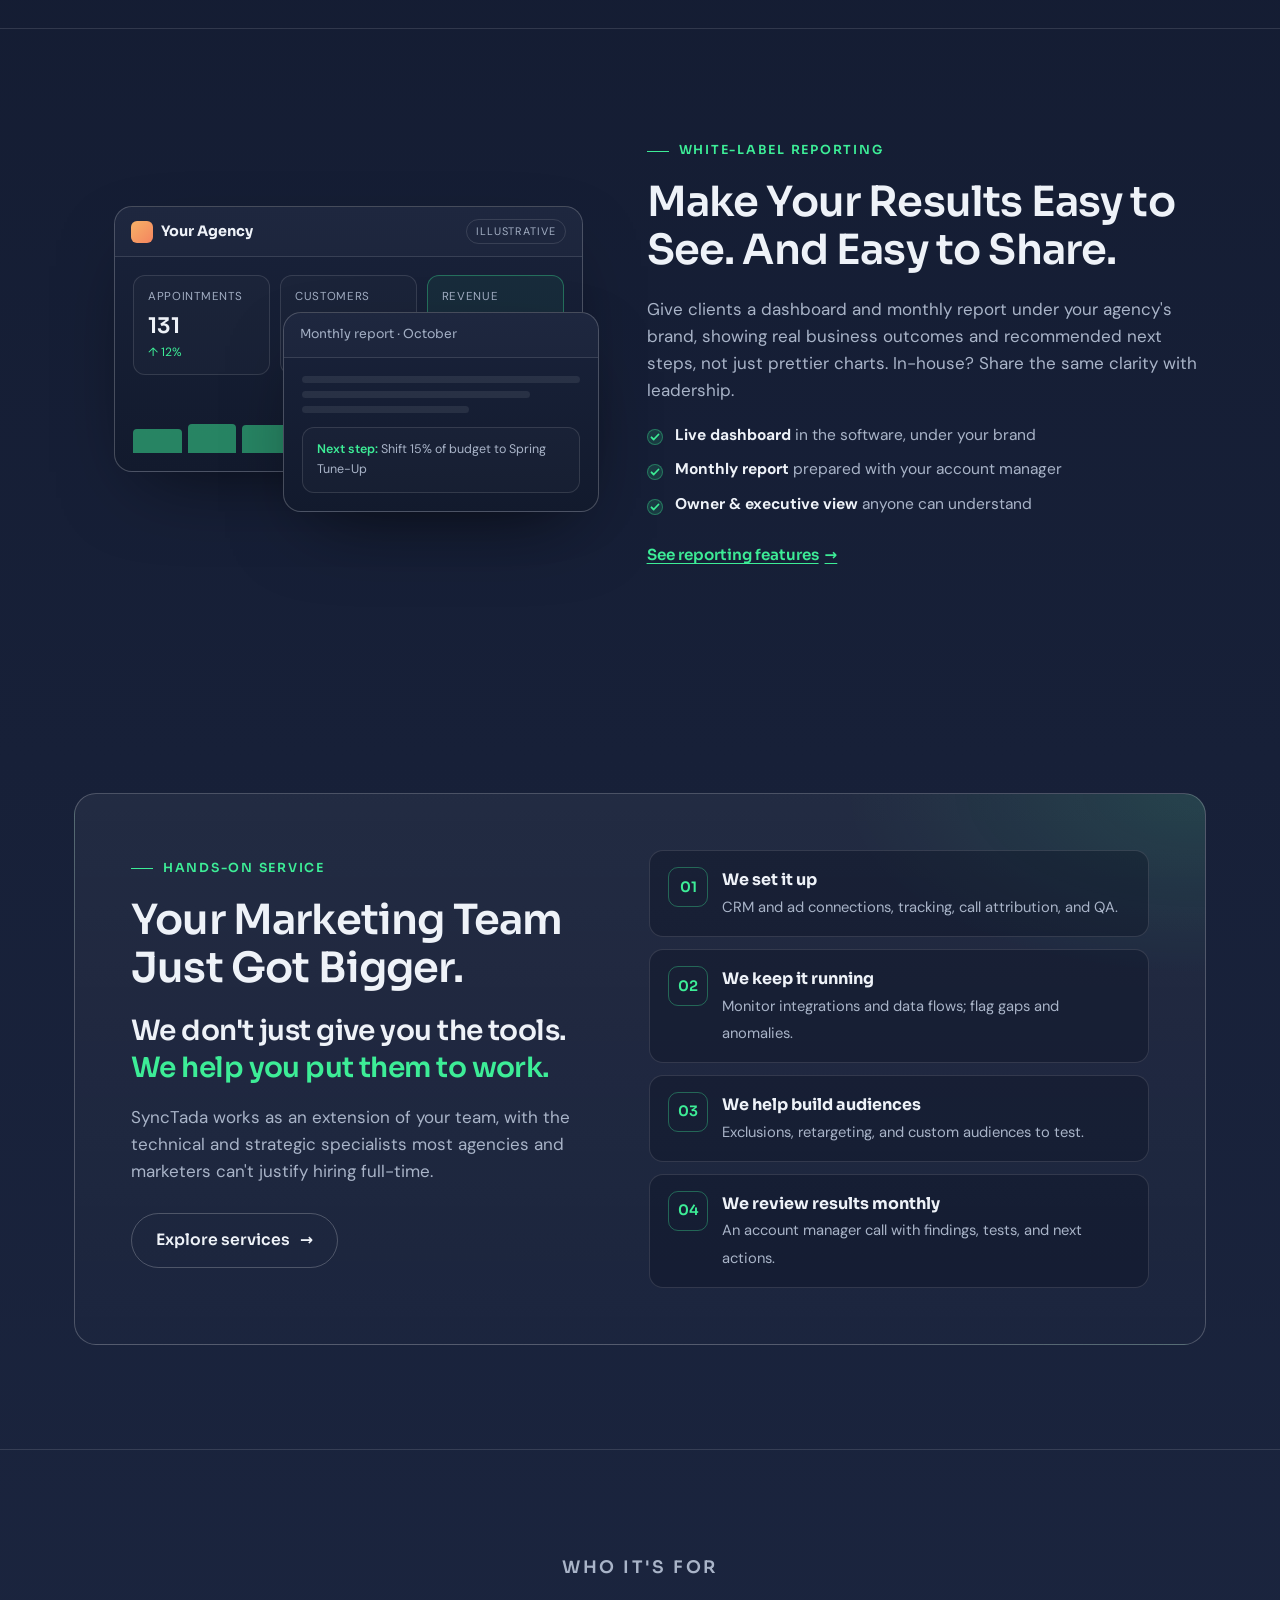
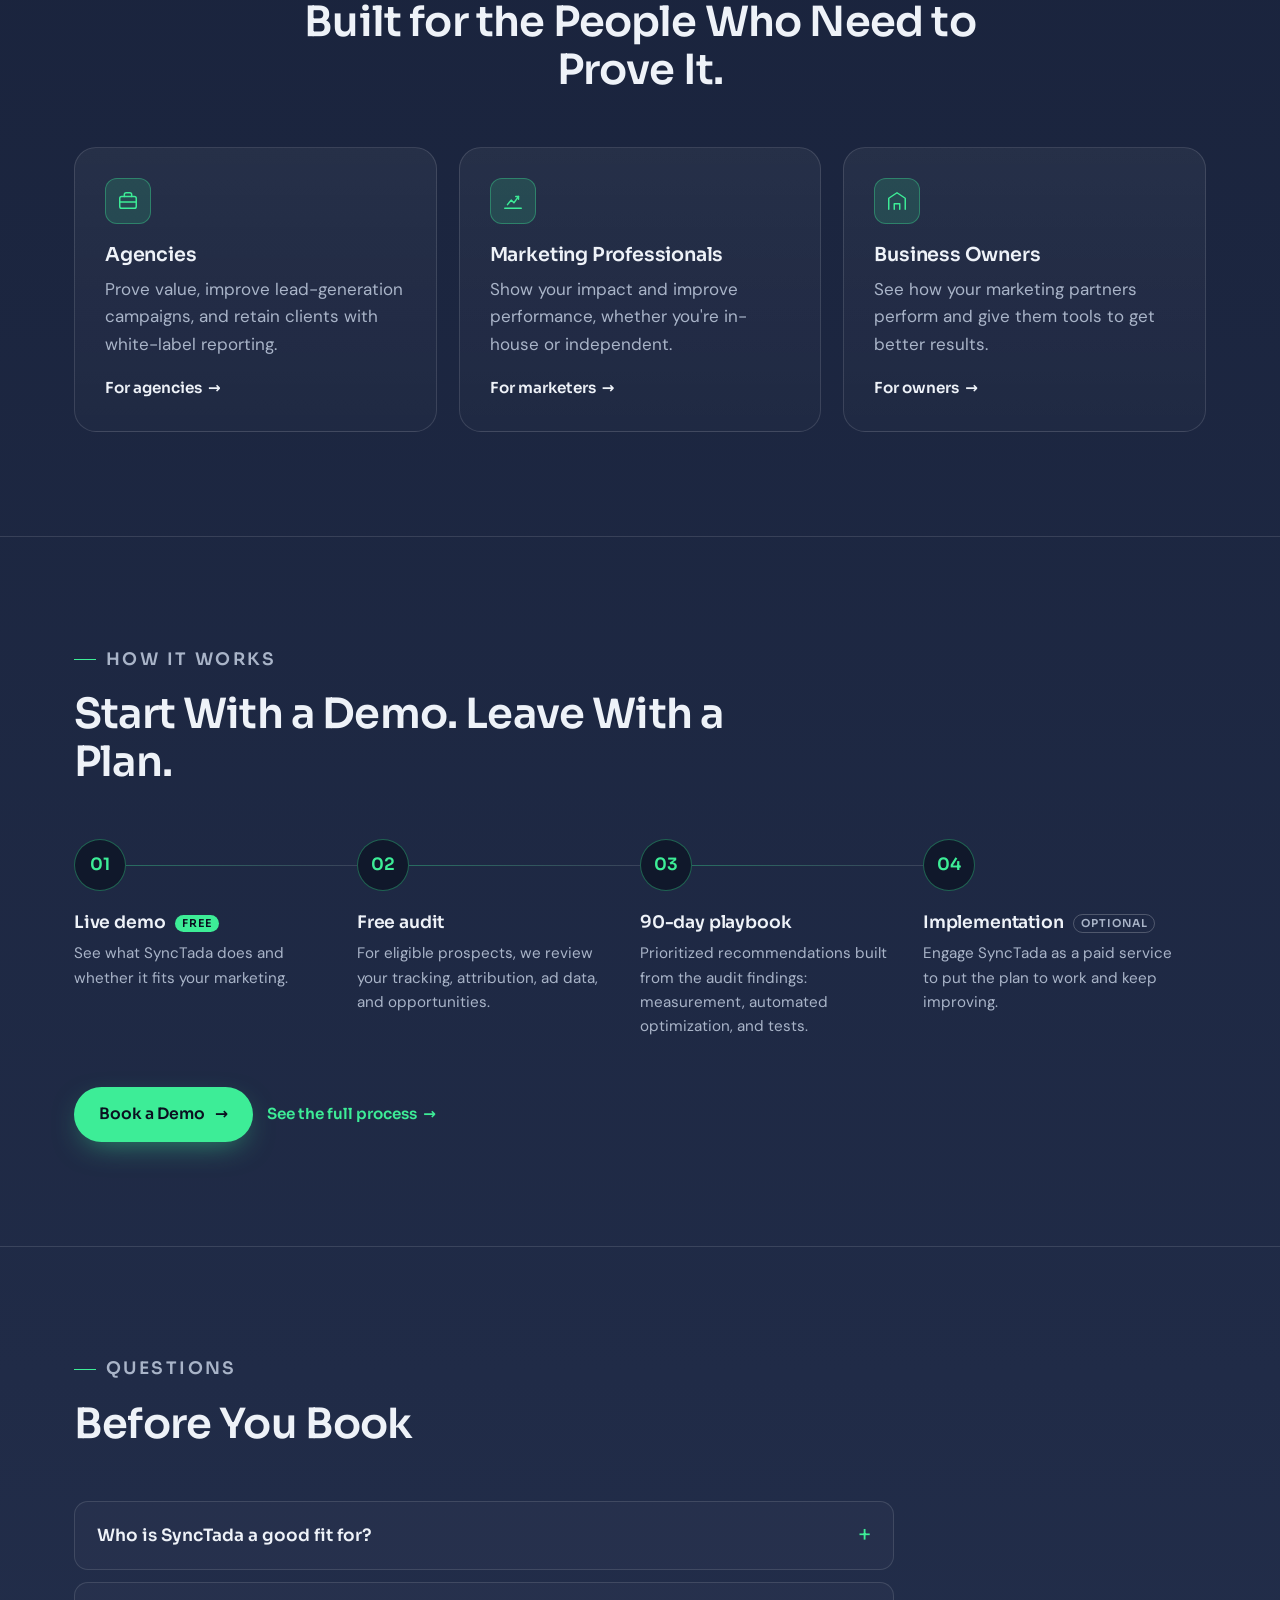
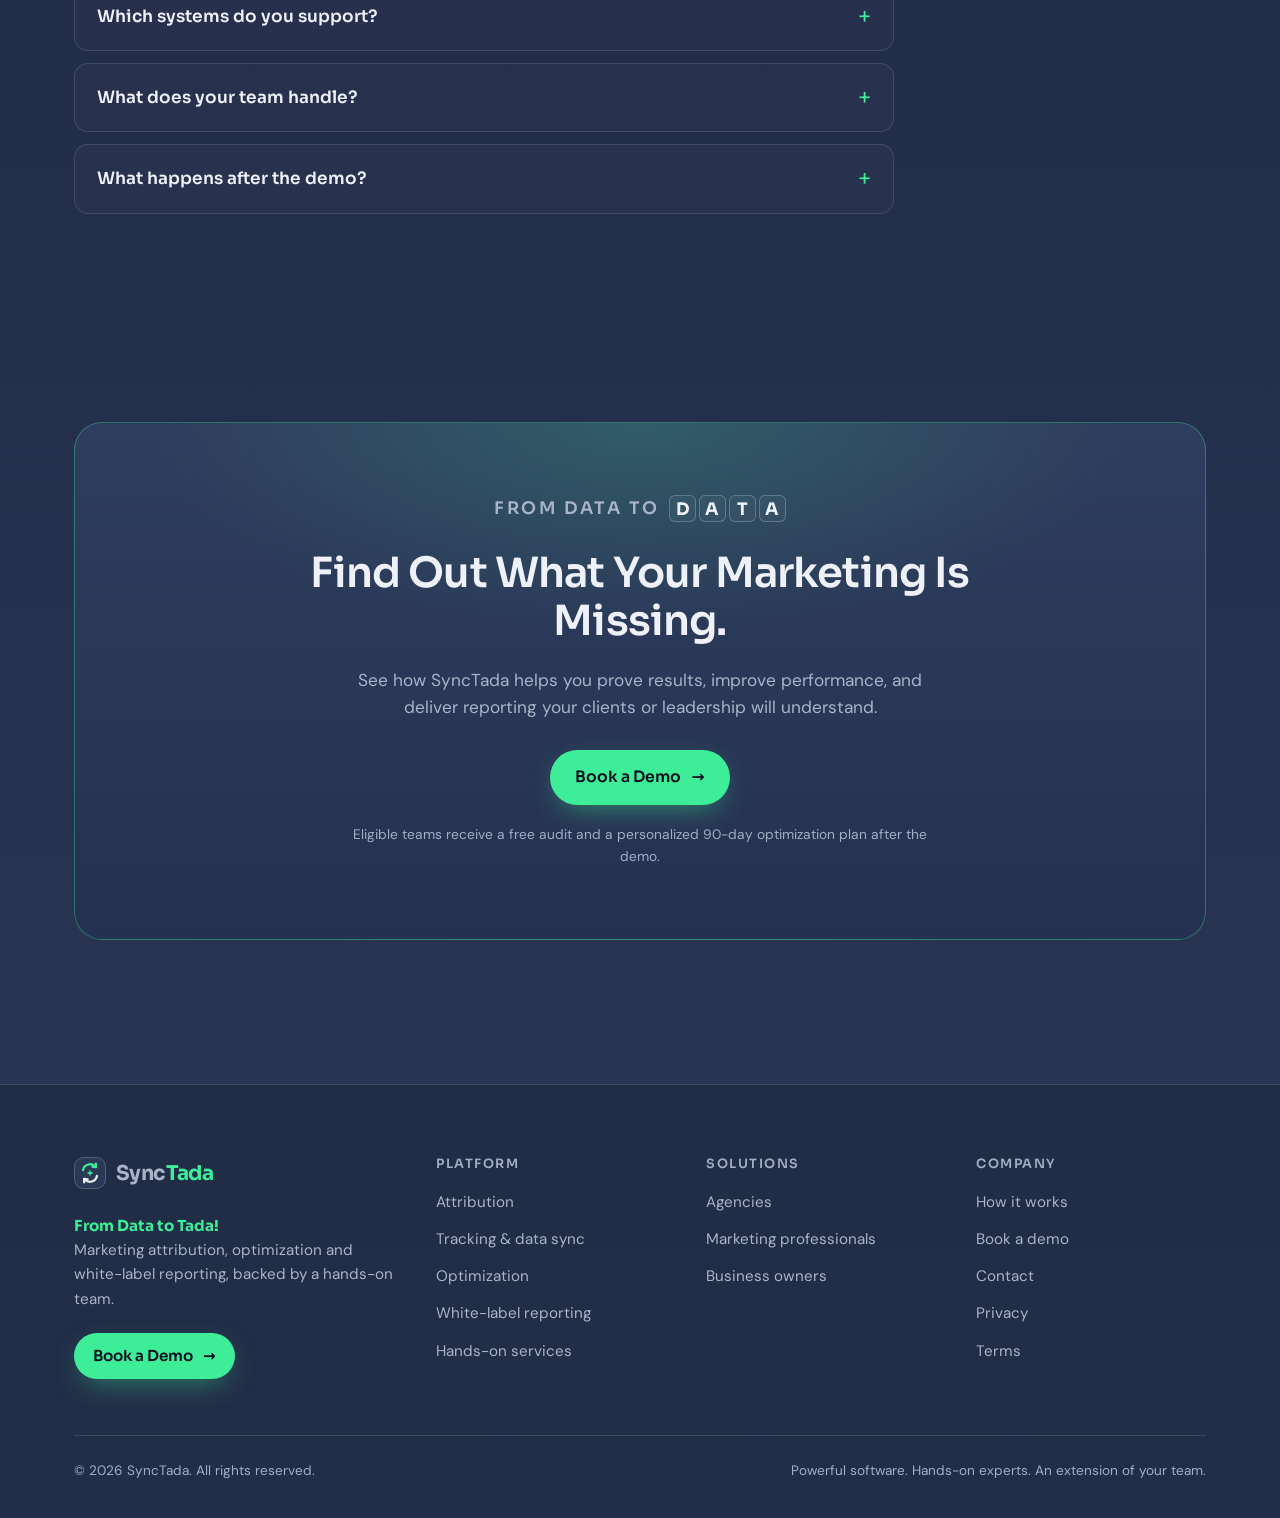
==== commit 62301233: "Site update: new hero, illustrative report, booking flow, page changes - Homepage: new hero copy and" ====
--- a/index.html
+++ b/index.html
@@ -4,13 +4,13 @@
   <meta charset="utf-8">
   <meta name="viewport" content="width=device-width, initial-scale=1">
   <title>SyncTada | Prove Your Marketing Works. Make It Work Better.</title>
-  <meta name="description" content="SyncTada connects your CRM and ad platforms to show which campaigns drive customers and revenue, improve ad performance, and share white-label reports.">
+  <meta name="description" content="Sync your CRM with ad platforms to see which campaigns generate revenue, then let our team help optimize your ads to maximize ROAS.">
   <link rel="canonical" href="https://synctada.com/">
   <meta property="og:site_name" content="SyncTada">
   <meta property="og:type" content="website">
   <meta property="og:locale" content="en_US">
   <meta property="og:title" content="SyncTada | Prove Your Marketing Works. Make It Work Better.">
-  <meta property="og:description" content="SyncTada connects your CRM and ad platforms to show which campaigns drive customers and revenue, improve ad performance, and share white-label reports.">
+  <meta property="og:description" content="Sync your CRM with ad platforms to see which campaigns generate revenue, then let our team help optimize your ads to maximize ROAS.">
   <meta property="og:url" content="https://synctada.com/">
   <meta property="og:image" content="https://synctada.com/assets/img/og-image.jpg">
   <meta property="og:image:width" content="1200">
@@ -18,7 +18,7 @@
   <meta property="og:image:alt" content="SyncTada: From Data to Tada! Prove your marketing works. Make it work better.">
   <meta name="twitter:card" content="summary_large_image">
   <meta name="twitter:title" content="SyncTada | Prove Your Marketing Works. Make It Work Better.">
-  <meta name="twitter:description" content="SyncTada connects your CRM and ad platforms to show which campaigns drive customers and revenue, improve ad performance, and share white-label reports.">
+  <meta name="twitter:description" content="Sync your CRM with ad platforms to see which campaigns generate revenue, then let our team help optimize your ads to maximize ROAS.">
   <meta name="twitter:image" content="https://synctada.com/assets/img/og-image.jpg">
   <meta name="theme-color" content="#0B1020">
   <link rel="icon" href="/assets/img/favicon.svg" type="image/svg+xml">
@@ -60,7 +60,7 @@
       "@id": "https://synctada.com/#webpage",
       "url": "https://synctada.com/",
       "name": "SyncTada | Prove Your Marketing Works. Make It Work Better.",
-      "description": "SyncTada connects your CRM and ad platforms to show which campaigns drive customers and revenue, improve ad performance, and share white-label reports.",
+      "description": "Sync your CRM with ad platforms to see which campaigns generate revenue, then let our team help optimize your ads to maximize ROAS.",
       "isPartOf": {
         "@id": "https://synctada.com/#website"
       },
@@ -89,6 +89,44 @@
       "publisher": {
         "@id": "https://synctada.com/#organization"
       }
+    },
+    {
+      "@type": "FAQPage",
+      "@id": "https://synctada.com/#faq",
+      "mainEntity": [
+        {
+          "@type": "Question",
+          "name": "Who is SyncTada a good fit for?",
+          "acceptedAnswer": {
+            "@type": "Answer",
+            "text": "Agencies, in-house marketers, independent marketers, and business owners whose ads generate leads, calls, or appointments, and whose sales process turns some of them into customers. Home services, mortgage, insurance, financial services, and legal are common examples."
+          }
+        },
+        {
+          "@type": "Question",
+          "name": "Which systems do you support?",
+          "acceptedAnswer": {
+            "@type": "Answer",
+            "text": "We're focused on GoHighLevel and HubSpot CRMs and Meta and Google ad platforms. Tell us your stack when you book and we'll confirm what's available for you."
+          }
+        },
+        {
+          "@type": "Question",
+          "name": "What does your team handle?",
+          "acceptedAnswer": {
+            "@type": "Answer",
+            "text": "We set up and maintain integrations and tracking, help build and test audiences, prepare reporting, and review results with you on a monthly account manager call. Your team keeps approval over campaign, creative, and budget changes."
+          }
+        },
+        {
+          "@type": "Question",
+          "name": "What happens after the demo?",
+          "acceptedAnswer": {
+            "@type": "Answer",
+            "text": "If you're eligible, we audit your current setup for free, then send a personalized 90-day playbook based on what we find. Implementation and ongoing service are optional and paid, and start only if you choose to work with us."
+          }
+        }
+      ]
     }
   ]
 }
@@ -140,20 +178,21 @@
 
     <!-- 1. HERO -->
     <section class="hero">
-      <div class="container hero-grid">
-        <div>
-          <p class="eyebrow">Marketing Attribution, Optimization &amp; White-Label Reporting</p>
-          <h1>Prove Your Marketing Works. <span class="line-mint">Make It Work Better.</span></h1>
-          <p class="hero-lede">Connect your CRM and advertising platforms to see which campaigns generate customers and revenue, improve advertising performance, and share results through professional dashboards and white-label reports.</p>
-          <p class="hero-diff">Powerful software. Hands-on experts. An extension of your team.</p>
-          <div class="btn-row">
-            <a class="btn btn-primary" href="/book-demo/">Book a Demo <span class="arrow" aria-hidden="true">&rarr;</span></a>
-            <a class="btn btn-ghost" href="/how-it-works/">See How It Works</a>
-          </div>
-          <p class="hero-note">After your demo, eligible prospects receive a <strong>free audit</strong> and a <strong>personalized three-month optimization playbook</strong>.</p>
-        </div>
-
-        <div class="hero-visual reveal">
+      <div class="container">
+        <div class="hero-head">
+          <p class="eyebrow">Revenue attribution software with done-for-you ad optimization</p>
+          <h1><span>Prove Your Marketing Works.</span> <span class="line-mint">Make It Work Better.</span></h1>
+        </div>
+        <div class="hero-grid hero-grid--v2">
+          <div>
+            <p class="hero-lede">Sync your CRM with ad platforms to reveal which campaigns generate revenue and uncover optimization opportunities that maximize ROAS.</p>
+            <div class="btn-row">
+              <a class="btn btn-primary" href="/book-demo/" data-cta="hero">Book a Demo <span class="arrow" aria-hidden="true">&rarr;</span></a>
+              <a class="btn btn-ghost" href="/how-it-works/">See How It Works</a>
+            </div>
+            <p class="hero-offer">After your demo, eligible teams receive a <strong>free audit</strong> and a <strong>personalized 90-day optimization plan</strong>.</p>
+          </div>
+          <div class="hero-visual reveal">
           <div class="mock" role="img" aria-label="Illustrative SyncTada dashboard showing ad spend, attributed revenue, ROAS and a lead-to-sale funnel">
             <div class="mock-bar">
               <span class="mock-dot"></span><span class="mock-dot"></span><span class="mock-dot"></span>
@@ -180,6 +219,41 @@
             <div><strong>Your account manager</strong><span>Monthly review: 3 findings, 2 tests to run next.</span></div>
           </div>
         </div>
+        </div>
+      </div>
+    </section>
+
+    <!-- 1b. THE GAP + COMPACT REPORT -->
+    <section class="section section--tight section--line" aria-labelledby="gap-title">
+      <div class="container">
+        <div class="split" style="align-items:end;gap:48px;margin-bottom:36px">
+          <div>
+            <p class="eyebrow">From Data to Tada!</p>
+            <h2 class="statement" id="gap-title">Ad platforms count clicks and form fills. <span class="mint">Your CRM knows who booked, showed up, and bought.</span></h2>
+          </div>
+          <div>
+            <p class="muted">SyncTada connects the two, so you can follow spend past the click to qualified leads, appointments, customers, revenue, and ROAS. Then our team helps you act on what it shows.</p>
+            <p style="margin:0"><a class="text-link" href="/platform/#example">See the full example report<span aria-hidden="true"> &rarr;</span></a></p>
+          </div>
+        </div>
+        
+<figure class="report reveal" aria-labelledby="journey-compact-cap">
+  <div class="report-head">
+    <span class="r-title" id="journey-compact-cap">One customer, traced from ad to revenue</span>
+    <span class="r-sub">Example: a fictional home-services company</span>
+    <span class="mock-tag">Illustrative</span>
+  </div>
+  <div class="report-body">
+    <ol class="journey">
+      <li><span class="j-step">1 · Ad</span><strong>Google Search: "Furnace Repair"</strong><span class="j-meta">Searched "furnace repair near me"</span></li>
+      <li><span class="j-step">2 · Tracked call</span><strong>4 min call</strong><span class="j-meta">To this campaign's tracking number</span></li>
+      <li><span class="j-step">3 · Booked</span><strong>Estimate booked</strong><span class="j-meta">CRM stage updated next day</span></li>
+      <li><span class="j-step">4 · Closed</span><strong>Job won</strong><span class="j-meta">Furnace replacement</span></li>
+      <li class="j-win"><span class="j-step">5 · CRM revenue</span><strong>$6,850</strong><span class="j-meta">Attributed to "Furnace Repair"</span></li>
+    </ol>
+  </div>
+</figure>
+<p class="illustrative">Fictional company and data. Not every journey can be traced: attribution depends on tracking setup, data quality, and consent.</p>
       </div>
     </section>
 
@@ -214,50 +288,6 @@
           </article>
         </div>
         <p class="center muted" style="margin-top:32px">Not just software: <strong style="color:var(--text)">our team sets it up, keeps it running, and reviews results with you every month.</strong> <a class="text-link" href="/services/">Meet the service<span aria-hidden="true"> &rarr;</span></a></p>
-      </div>
-    </section>
-
-    <!-- 3. SEE WHAT DRIVES REVENUE -->
-    <section class="section section--line">
-      <div class="container split">
-        <div>
-          <p class="eyebrow">Attribution</p>
-          <h2>See What Your Marketing Actually Generates.</h2>
-          <p class="muted">Ad platforms count clicks and form fills. Your CRM knows who booked, showed up, and bought. SyncTada connects the two, so you can follow spend all the way to qualified leads, customers, revenue, and ROAS.</p>
-          <ul class="ticks">
-            <li>Spend &rarr; leads &rarr; qualified &rarr; booked &rarr; sales &rarr; revenue</li>
-            <li>Phone calls tied back to the ad or listing that drove them</li>
-            <li>Honest labels: attributed revenue, not guesses about causation</li>
-          </ul>
-          <p style="margin-top:24px"><a class="text-link" href="/platform/#attribution">Explore attribution<span aria-hidden="true"> &rarr;</span></a></p>
-        </div>
-        <div class="reveal">
-          <div class="mock" role="img" aria-label="Illustrative campaign table comparing leads, qualified leads, customers, revenue and ROAS by campaign">
-            <div class="mock-bar">
-              <span class="mock-dot"></span><span class="mock-dot"></span><span class="mock-dot"></span>
-              <span class="mock-title">Campaigns · Lead to revenue</span>
-              <span class="mock-tag">Illustrative</span>
-            </div>
-            <div class="mock-body">
-              <table class="mock-table">
-                <thead><tr><th>Campaign</th><th class="hide-sm">Leads</th><th class="hide-sm">Qualified</th><th>Customers</th><th>Revenue</th><th>ROAS</th></tr></thead>
-                <tbody>
-                  <tr><td>Meta · Spring Tune-Up</td><td class="hide-sm">184</td><td class="hide-sm">91</td><td>22</td><td>$44,800</td><td><span class="pill good">6.1x</span></td></tr>
-                  <tr><td>Google · Emergency Repair</td><td class="hide-sm">132</td><td class="hide-sm">74</td><td>17</td><td>$38,250</td><td><span class="pill good">5.8x</span></td></tr>
-                  <tr><td>Meta · Free Estimate</td><td class="hide-sm">170</td><td class="hide-sm">47</td><td>8</td><td>$13,300</td><td><span class="pill">2.4x</span></td></tr>
-                </tbody>
-              </table>
-              <div class="kpi" style="display:flex;gap:10px;align-items:center;flex-wrap:wrap">
-                <span class="label" style="margin-right:4px">Customer journey</span>
-                <span class="node on">Meta ad</span><span class="link-arrow">&rarr;</span>
-                <span class="node">Phone call</span><span class="link-arrow">&rarr;</span>
-                <span class="node">Booked</span><span class="link-arrow">&rarr;</span>
-                <span class="node on">Sold · $3,200</span>
-              </div>
-            </div>
-          </div>
-          <p class="illustrative">Illustrative data. Attribution depends on data completeness, tracking setup, and consent.</p>
-        </div>
       </div>
     </section>
 
@@ -400,15 +430,23 @@
           <h2>Start With a Demo. Leave With a Plan.</h2>
         </div>
         <ol class="steps">
-          <li class="step reveal"><h3>Book a demo</h3><p>See what SyncTada does and where it fits in your marketing.</p></li>
-          <li class="step reveal"><h3>Get a free audit <span class="free">Free</span></h3><p>We review your tracking, attribution, ad data, and opportunities.</p></li>
-          <li class="step reveal"><h3>Receive your playbook</h3><p>Prioritized recommendations and a three-month plan for measurement, automated optimization, and testing.</p></li>
-          <li class="step reveal"><h3>Put the plan to work</h3><p>Engage SyncTada for implementation and ongoing support.</p></li>
+          <li class="step reveal"><h3>Live demo <span class="free">Free</span></h3><p>See what SyncTada does and whether it fits your marketing.</p></li>
+          <li class="step reveal"><h3>Free audit</h3><p>For eligible prospects, we review your tracking, attribution, ad data, and opportunities.</p></li>
+          <li class="step reveal"><h3>90-day playbook</h3><p>Prioritized recommendations built from the audit findings: measurement, automated optimization, and tests.</p></li>
+          <li class="step reveal"><h3>Implementation <span class="free" style="background:transparent;color:var(--muted);border:1px solid var(--line-strong)">Optional</span></h3><p>Engage SyncTada as a paid service to put the plan to work and keep improving.</p></li>
         </ol>
         <div class="btn-row" style="margin-top:48px">
           <a class="btn btn-primary" href="/book-demo/">Book a Demo <span class="arrow" aria-hidden="true">&rarr;</span></a>
           <a class="text-link" href="/how-it-works/">See the full process<span aria-hidden="true"> &rarr;</span></a>
         </div>
+      </div>
+    </section>
+
+    <!-- 8b. FAQ -->
+    <section class="section section--line" aria-labelledby="home-faq-title">
+      <div class="container">
+        <div class="section-head"><p class="eyebrow">Questions</p><h2 id="home-faq-title">Before You Book</h2></div>
+        <div class="faq"><details><summary>Who is SyncTada a good fit for?</summary><div class="answer"><p>Agencies, in-house marketers, independent marketers, and business owners whose ads generate leads, calls, or appointments, and whose sales process turns some of them into customers. Home services, mortgage, insurance, financial services, and legal are common examples.</p></div></details><details><summary>Which systems do you support?</summary><div class="answer"><p>We're focused on GoHighLevel and HubSpot CRMs and Meta and Google ad platforms. Tell us your stack when you book and we'll confirm what's available for you.</p></div></details><details><summary>What does your team handle?</summary><div class="answer"><p>We set up and maintain integrations and tracking, help build and test audiences, prepare reporting, and review results with you on a monthly account manager call. Your team keeps approval over campaign, creative, and budget changes.</p></div></details><details><summary>What happens after the demo?</summary><div class="answer"><p>If you're eligible, we audit your current setup for free, then send a personalized 90-day playbook based on what we find. Implementation and ongoing service are optional and paid, and start only if you choose to work with us.</p></div></details></div>
       </div>
     </section>
 
@@ -420,7 +458,7 @@
           <h2>Find Out What Your Marketing Is Missing.</h2>
           <p>See how SyncTada helps you prove results, improve performance, and deliver reporting your clients or leadership will understand.</p>
           <div class="btn-row"><a class="btn btn-primary" href="/book-demo/">Book a Demo <span class="arrow" aria-hidden="true">&rarr;</span></a></div>
-          <p class="fine">Includes a free audit and personalized three-month plan for eligible prospects.</p>
+          <p class="fine">Eligible teams receive a free audit and a personalized 90-day optimization plan after the demo.</p>
         </div>
       </div>
     </section>
--- a/assets/css/styles.css
+++ b/assets/css/styles.css
@@ -571,3 +571,138 @@
   .timeline::before { left: 19px; }
   .resp th, .resp td { padding: 12px 14px; }
 }
+
+/* ==========================================================================
+   v2 additions: wide hero, illustrative report, comparison, booking flow
+   ========================================================================== */
+
+/* Hero: headline spans the full width so each sentence reads on one line */
+.hero-head { max-width: 1080px; margin-bottom: 44px; }
+.hero-head h1 { font-size: clamp(2.3rem, 5vw, 4.25rem); margin-bottom: 0; }
+.hero-head h1 > span { display: block; }
+.hero-head h1 .line-mint { color: var(--mint); }
+.hero-grid--v2 { grid-template-columns: 1fr 1.1fr; align-items: start; }
+.hero-grid--v2 .hero-lede { font-size: 1.2rem; }
+.hero-offer {
+  margin-top: 22px; font-size: 0.95rem; color: var(--muted); max-width: 540px;
+  border-left: 2px solid var(--mint); padding: 4px 0 4px 14px;
+}
+.hero-offer strong { color: var(--text); font-weight: 600; }
+
+/* Statement band right after the hero */
+.statement { font-family: var(--font-head); font-weight: 600; letter-spacing: -0.02em; line-height: 1.25; font-size: clamp(1.5rem, 3vw, 2.25rem); margin: 0 0 18px; }
+.statement .mint { display: block; }
+
+/* Illustrative report */
+.report { background: linear-gradient(180deg, #19223A, #121A2D); border: 1px solid var(--line-strong); border-radius: 18px; box-shadow: var(--shadow); overflow: hidden; }
+.report-head { display: flex; flex-wrap: wrap; align-items: center; gap: 10px 16px; padding: 14px 18px; border-bottom: 1px solid var(--line); background: rgba(255,255,255,0.025); }
+.report-head .r-title { font-family: var(--font-head); font-weight: 600; font-size: 0.95rem; }
+.report-head .r-sub { color: var(--faint); font-size: 0.82rem; }
+.report-head .mock-tag { margin-left: auto; }
+.report-body { padding: 20px 18px; display: grid; gap: 18px; }
+
+.journey { list-style: none; margin: 0; padding: 0; display: grid; grid-template-columns: repeat(5, 1fr); gap: 10px; counter-reset: j; }
+.journey li { position: relative; border: 1px solid var(--line); border-radius: 12px; padding: 12px; background: rgba(255,255,255,0.025); font-size: 0.82rem; }
+.journey li:not(:last-child)::after { content: ""; position: absolute; right: -10px; top: 50%; width: 10px; height: 1px; background: var(--mint-line); }
+.journey .j-step { display: block; color: var(--faint); font-size: 0.7rem; letter-spacing: 0.08em; text-transform: uppercase; margin-bottom: 4px; }
+.journey strong { display: block; font-family: var(--font-head); font-weight: 600; font-size: 0.88rem; line-height: 1.3; }
+.journey .j-meta { display: block; color: var(--muted); margin-top: 4px; line-height: 1.4; }
+.journey li.j-win { border-color: var(--mint-line); background: rgba(61,237,151,0.07); }
+.journey li.j-win strong { color: var(--mint); font-size: 1.05rem; }
+.journey--detail { grid-template-columns: 1fr; gap: 0; }
+.journey--detail li { display: grid; grid-template-columns: 150px 1fr; gap: 16px; border-radius: 0; border-width: 0 0 1px 0; background: transparent; padding: 14px 4px; font-size: 0.9rem; }
+.journey--detail li:last-child { border-bottom: 0; }
+.journey--detail li::after { display: none; }
+.journey--detail li.j-win { background: rgba(61,237,151,0.06); border-radius: 10px; padding-left: 12px; }
+.journey--detail .j-meta { margin-top: 2px; }
+.journey .j-signal { display: inline-block; margin-top: 6px; font-size: 0.74rem; color: var(--mint); border: 1px solid var(--mint-line); border-radius: 99px; padding: 2px 9px; }
+
+.compare { width: 100%; border-collapse: collapse; font-size: 0.9rem; }
+.compare caption { text-align: left; font-family: var(--font-head); font-weight: 600; font-size: 0.95rem; padding-bottom: 10px; }
+.compare th, .compare td { padding: 10px 10px; border-bottom: 1px solid var(--line); text-align: right; white-space: nowrap; }
+.compare th:first-child, .compare td:first-child { text-align: left; white-space: normal; }
+.compare thead th { color: var(--faint); font-weight: 500; font-size: 0.74rem; text-transform: uppercase; letter-spacing: 0.06em; }
+.compare tbody th { font-weight: 500; color: var(--text); }
+.compare tfoot td, .compare tfoot th { color: var(--muted); border-bottom: 0; font-size: 0.85rem; }
+.compare .best { color: var(--mint); font-weight: 600; }
+.compare .worse { color: var(--muted); }
+
+.am-card { border: 1px solid var(--mint-line); border-radius: 16px; padding: 22px; background: linear-gradient(180deg, rgba(61,237,151,0.08), rgba(61,237,151,0.02)); }
+.am-card .am-who { display: flex; align-items: center; gap: 12px; margin-bottom: 14px; }
+.am-card .avatar { width: 36px; height: 36px; border-radius: 50%; display: grid; place-items: center; background: linear-gradient(135deg, var(--mint), #1fb873); color: var(--ink); font-family: var(--font-head); font-weight: 700; font-size: 0.82rem; flex: none; }
+.am-card dl { margin: 0; display: grid; gap: 12px; }
+.am-card dt { font-family: var(--font-head); font-size: 0.74rem; letter-spacing: 0.1em; text-transform: uppercase; color: var(--mint); font-weight: 600; }
+.am-card dd { margin: 2px 0 0; color: var(--text); font-size: 0.95rem; }
+.am-card dd .muted { font-size: 0.9rem; }
+
+.example-grid { display: grid; grid-template-columns: 1.35fr 1fr; gap: 22px; align-items: start; }
+
+/* Events / signals table */
+.signals td:nth-child(3) { color: var(--text); }
+
+/* Monthly deliverable */
+.deliv { border: 1px solid var(--line-strong); border-radius: 18px; overflow: hidden; background: linear-gradient(180deg, #1B2540, #141C31); box-shadow: var(--shadow); }
+.deliv-row { display: grid; grid-template-columns: 170px 1fr; gap: 16px; padding: 16px 22px; border-top: 1px solid var(--line); }
+.deliv-row:first-of-type { border-top: 0; }
+.deliv-row dt { font-family: var(--font-head); font-size: 0.78rem; letter-spacing: 0.1em; text-transform: uppercase; color: var(--mint); font-weight: 600; padding-top: 2px; }
+.deliv-row dd { margin: 0; color: var(--text); }
+.deliv-row dd .muted { display: block; font-size: 0.9rem; margin-top: 2px; }
+
+/* Offer path (demo -> audit -> playbook -> optional paid) */
+.offer-path { list-style: none; margin: 0; padding: 0; display: grid; grid-template-columns: repeat(4, 1fr); gap: 10px; }
+.offer-path li { border: 1px solid var(--line); border-radius: 14px; padding: 14px 16px; background: rgba(255,255,255,0.03); }
+.offer-path .o-label { display: block; font-family: var(--font-head); font-weight: 600; font-size: 0.95rem; }
+.offer-path .o-tag { display: inline-block; margin-top: 6px; font-size: 0.72rem; letter-spacing: 0.06em; text-transform: uppercase; padding: 2px 8px; border-radius: 99px; border: 1px solid var(--mint-line); color: var(--mint); }
+.offer-path .o-tag.paid { color: var(--muted); border-color: var(--line-strong); }
+.offer-path--stack { grid-template-columns: 1fr; }
+
+/* Booking flow */
+.book-steps { list-style: none; display: flex; gap: 8px; margin: 0 0 22px; padding: 0; font-size: 0.8rem; flex-wrap: wrap; }
+.book-steps li { display: flex; align-items: center; gap: 8px; color: var(--faint); }
+.book-steps li:not(:last-child)::after { content: ""; width: 18px; height: 1px; background: var(--line-strong); }
+.book-steps .n { width: 24px; height: 24px; border-radius: 50%; display: grid; place-items: center; border: 1px solid var(--line-strong); font-family: var(--font-head); font-weight: 600; font-size: 0.75rem; }
+.book-steps li[aria-current="step"] { color: var(--text); }
+.book-steps li[aria-current="step"] .n { background: var(--mint); border-color: var(--mint); color: var(--ink); }
+.book-steps li.done .n { border-color: var(--mint-line); color: var(--mint); }
+.book-panel[hidden] { display: none !important; }
+.audience-chip { display: inline-flex; align-items: center; gap: 8px; font-size: 0.8rem; color: var(--mint); border: 1px solid var(--mint-line); background: var(--mint-soft); border-radius: 99px; padding: 4px 12px; margin-bottom: 14px; }
+.audience-chip[hidden] { display: none; }
+.next-step { grid-column: 1 / -1; font-size: 0.9rem; color: var(--muted); border-top: 1px solid var(--line); padding-top: 14px; margin: 4px 0 0; }
+.next-step strong { color: var(--text); }
+.sched-meta { display: flex; flex-wrap: wrap; gap: 8px 18px; font-size: 0.88rem; color: var(--muted); margin-bottom: 12px; }
+.sched-meta strong { color: var(--text); font-weight: 600; }
+.sched-frame { width: 100%; min-height: 700px; border: 0; border-radius: 14px; background: #fff; }
+.confirm-icon { width: 52px; height: 52px; border-radius: 50%; display: grid; place-items: center; background: var(--mint-soft); border: 1px solid var(--mint-line); color: var(--mint); margin-bottom: 16px; }
+.facts { display: grid; gap: 14px; margin-top: 26px; }
+.fact { display: grid; grid-template-columns: 26px 1fr; gap: 12px; align-items: start; }
+.fact svg { width: 22px; height: 22px; color: var(--mint); margin-top: 2px; }
+.fact strong { display: block; font-family: var(--font-head); font-weight: 600; }
+.fact span { color: var(--muted); font-size: 0.95rem; }
+
+/* Agency CTA with sample report */
+.cta-split { display: grid; grid-template-columns: 1.1fr 1fr; gap: 48px; align-items: center; text-align: left; }
+.cta-split h2, .cta-split p { margin-left: 0; margin-right: 0; }
+.cta-split .btn-row { justify-content: flex-start; }
+.wl-client { margin-left: auto; font-size: 0.78rem; color: var(--faint); }
+
+@media (max-width: 1080px) {
+  .hero-grid--v2, .example-grid, .cta-split { grid-template-columns: 1fr; }
+  .journey { grid-template-columns: repeat(2, 1fr); }
+  .journey li:not(:last-child)::after { display: none; }
+  .journey li.j-win { grid-column: 1 / -1; }
+  .offer-path { grid-template-columns: repeat(2, 1fr); }
+}
+@media (max-width: 640px) {
+  .hero-head { margin-bottom: 28px; }
+  .hero .eyebrow { line-height: 1.5; letter-spacing: 0.1em; }
+  .hero .eyebrow::before { flex: none; }
+  .hero-grid--v2 .btn-row .btn { flex: 1 1 100%; }
+  .journey--detail li { grid-template-columns: 1fr; gap: 2px; }
+  .deliv-row { grid-template-columns: 1fr; gap: 4px; }
+  .offer-path { grid-template-columns: 1fr; }
+  .compare { font-size: 0.82rem; }
+  .compare th, .compare td { padding: 9px 6px; }
+}
+.book-steps li[hidden] { display: none; }
+.mobile-only { display: none; }
+@media (max-width: 1080px) { .mobile-only { display: block; margin-top: 20px; } .mobile-only .btn { width: 100%; } }
